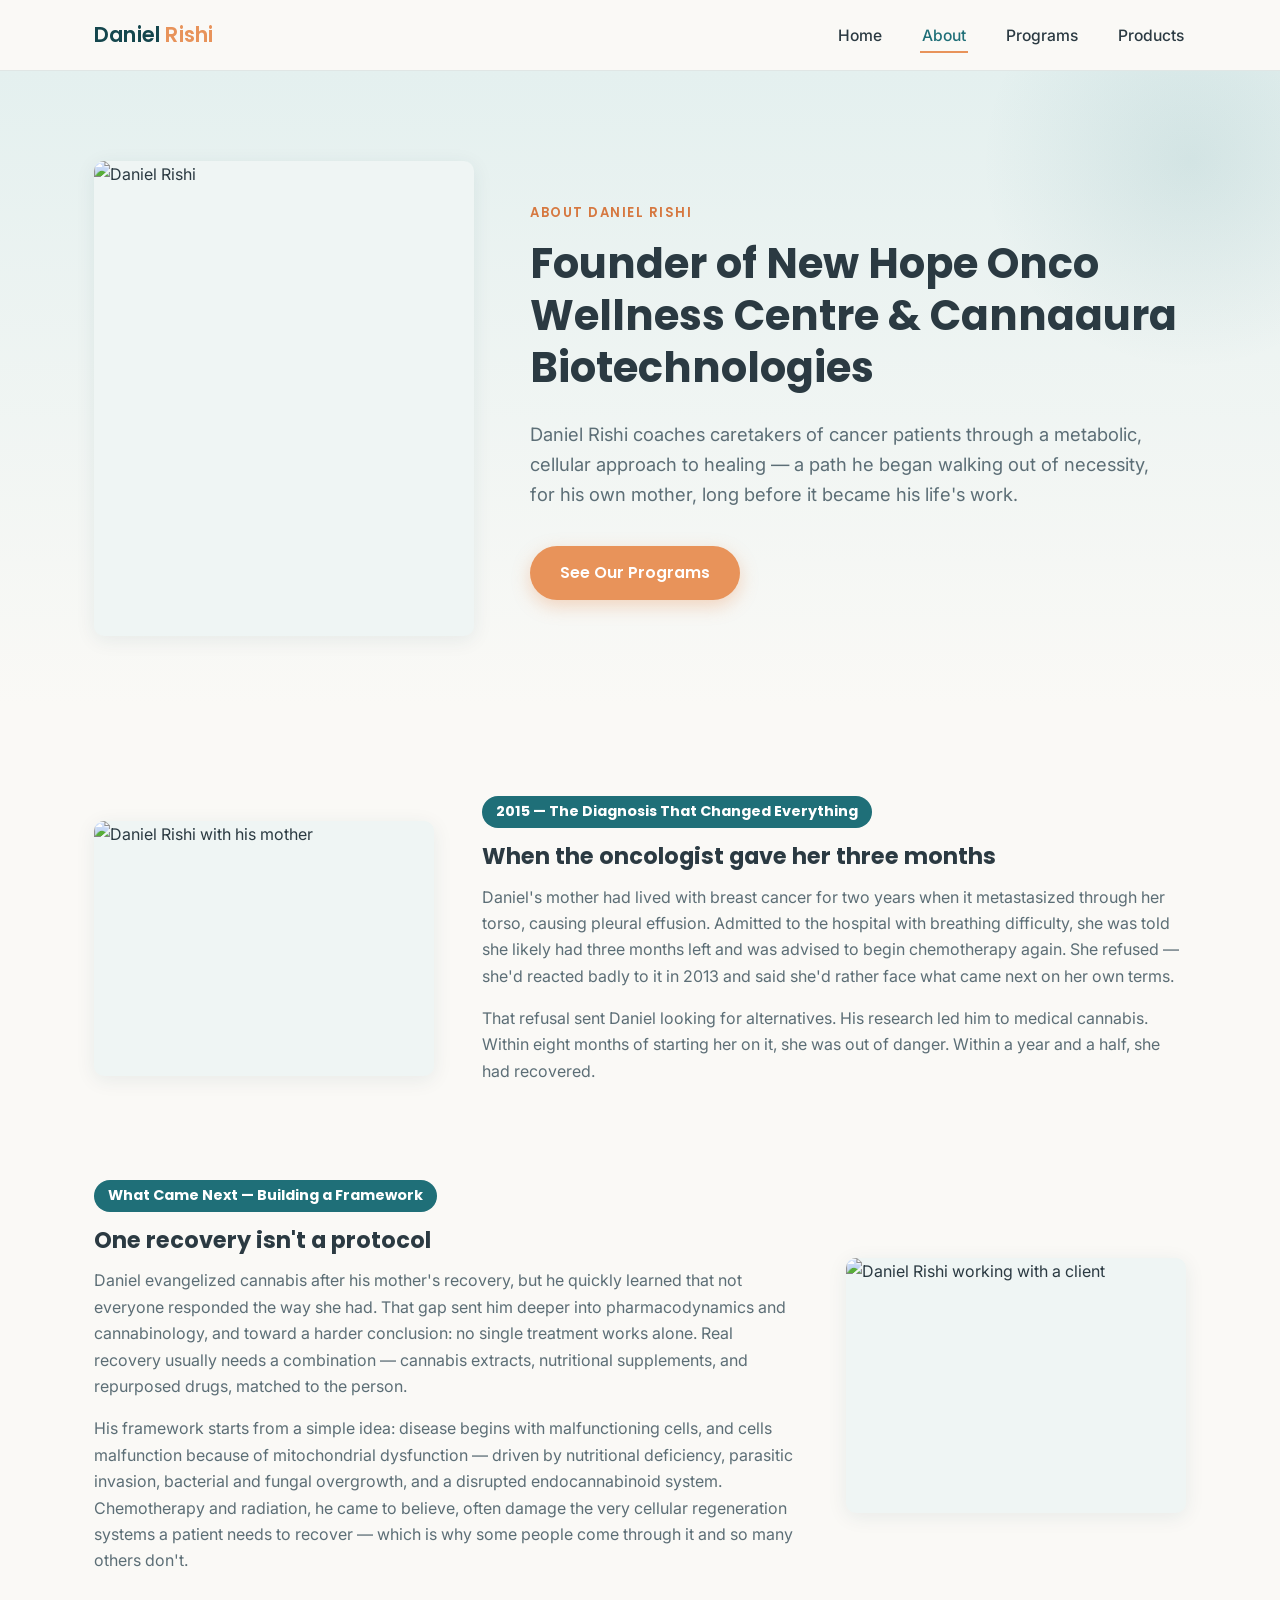
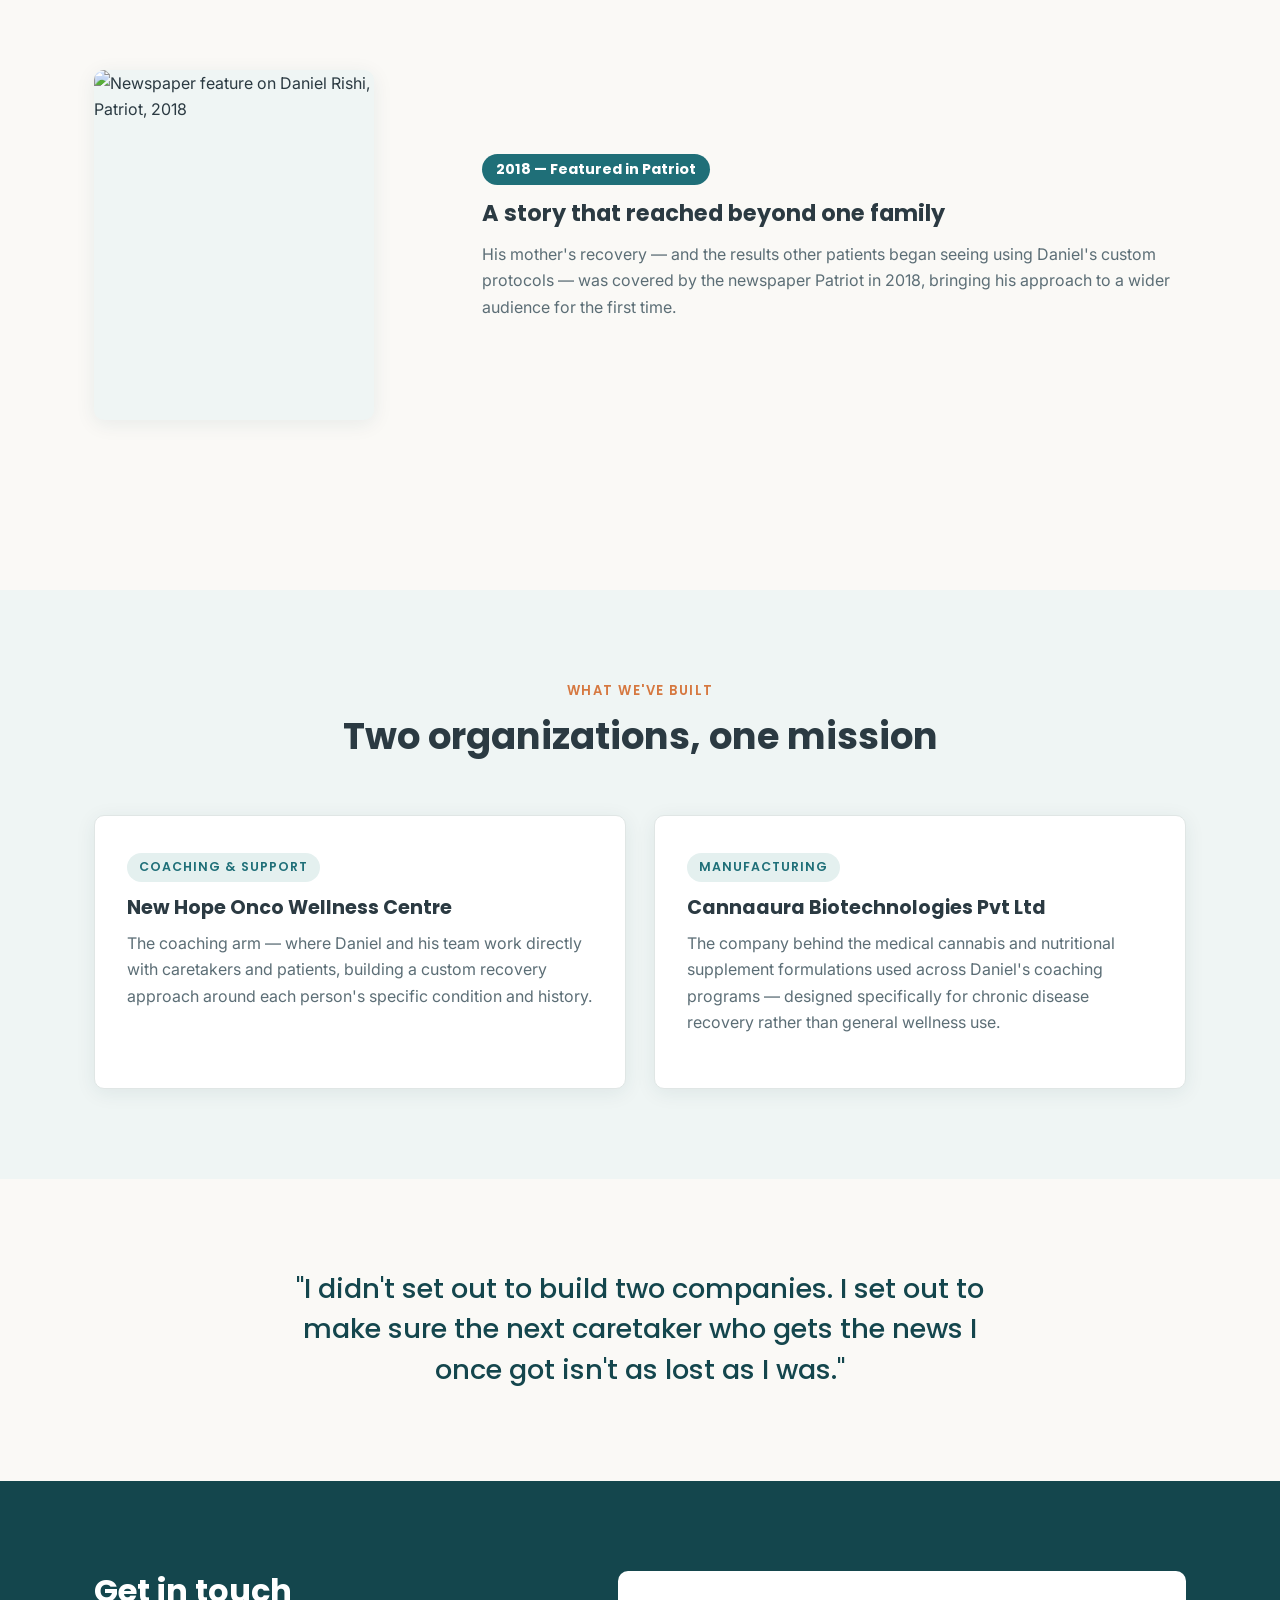
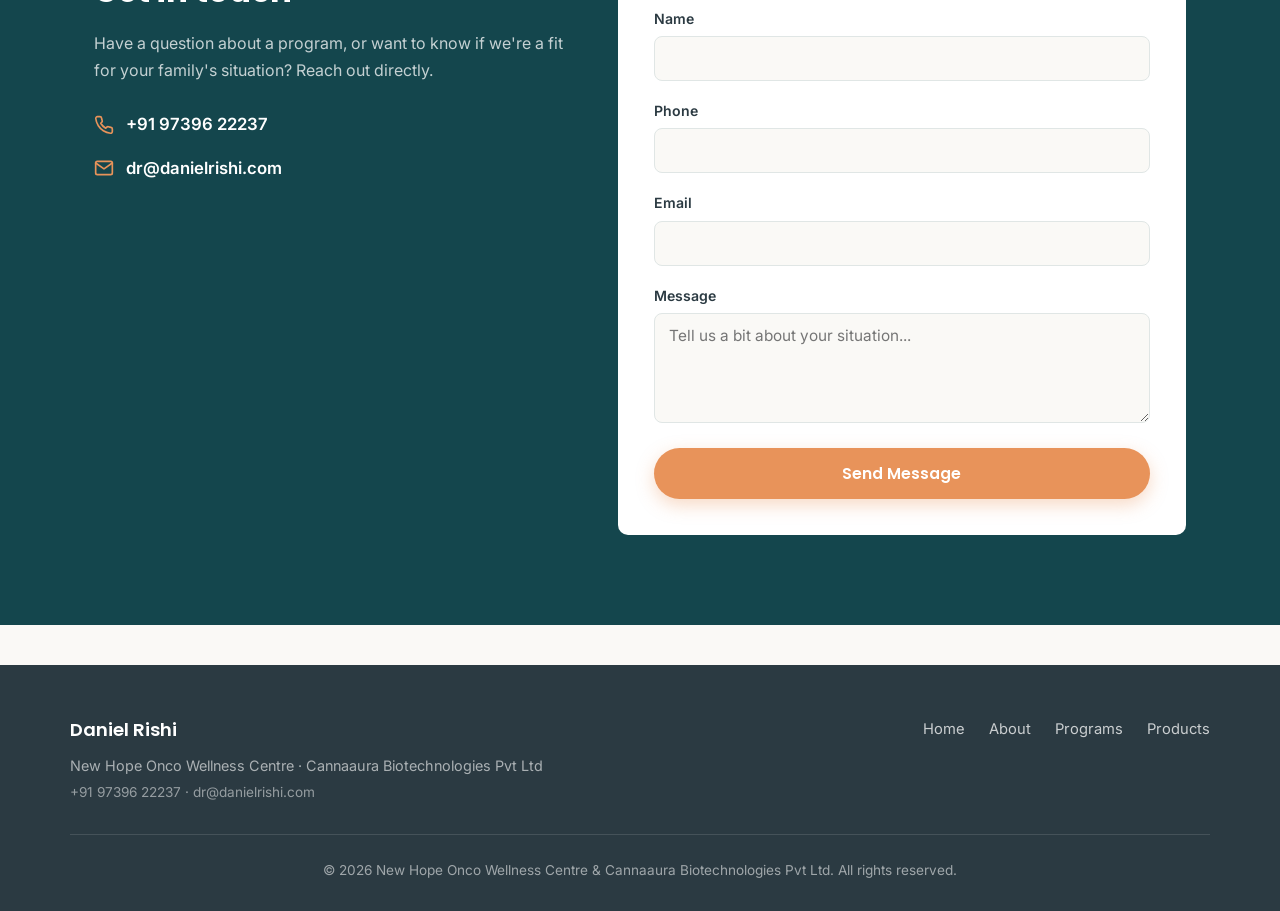
==== about.html @ 005087e7 "Add files via upload" ====
<!DOCTYPE html>
<html lang="en">
<head>
<meta charset="UTF-8">
<meta name="viewport" content="width=device-width, initial-scale=1.0">
<title>About Daniel Rishi | Founder, New Hope Onco Wellness Centre</title>
<meta name="description" content="Daniel Rishi's story — from his mother's recovery to founding New Hope Onco Wellness Centre and Cannaaura Biotechnologies, coaching caretakers through metabolic and cellular healing.">
<link rel="icon" href="images/favicon.png">
<link rel="preconnect" href="https://fonts.googleapis.com">
<link rel="preconnect" href="https://fonts.gstatic.com" crossorigin>
<link href="https://fonts.googleapis.com/css2?family=Inter:wght@400;500;600&family=Poppins:wght@500;600;700&display=swap" rel="stylesheet">
<link rel="stylesheet" href="styles.css">
</head>
<body>

<header class="site-header">
  <div class="nav-wrap">
    <a href="index.html" class="logo">Daniel <span>Rishi</span></a>
    <nav>
      <ul class="nav-links" id="navLinks">
        <li><a href="index.html">Home</a></li>
        <li><a href="about.html" class="active">About</a></li>
        <li><a href="programs.html">Programs</a></li>
        <li><a href="products.html">Products</a></li>
      </ul>
    </nav>
    <button class="nav-toggle" id="navToggle" aria-label="Toggle menu">
      <span></span><span></span><span></span>
    </button>
  </div>
</header>

<section class="hero" style="padding-bottom:70px;">
  <div class="about-hero container">
    <div class="img-frame img-frame--portrait">
      <img src="images/about-hero.jpg" alt="Daniel Rishi">
    </div>
    <div>
      <span class="eyebrow-tag">About Daniel Rishi</span>
      <h1>Founder of New Hope Onco Wellness Centre &amp; Cannaaura Biotechnologies</h1>
      <p class="hero-subtext" style="margin-left:0;">Daniel Rishi coaches caretakers of cancer patients through a metabolic, cellular approach to healing — a path he began walking out of necessity, for his own mother, long before it became his life's work.</p>
      <div class="hero-actions" style="justify-content:flex-start;">
        <a href="programs.html" class="btn btn-primary">See Our Programs</a>
      </div>
    </div>
  </div>
</section>

<section class="section">
  <div class="container">

    <div class="story-row">
      <div class="img-frame img-frame--wide">
        <img src="images/daniel-mother.jpg" alt="Daniel Rishi with his mother">
      </div>
      <div>
        <span class="story-year">2015 — The Diagnosis That Changed Everything</span>
        <h3>When the oncologist gave her three months</h3>
        <p>Daniel's mother had lived with breast cancer for two years when it metastasized through her torso, causing pleural effusion. Admitted to the hospital with breathing difficulty, she was told she likely had three months left and was advised to begin chemotherapy again. She refused — she'd reacted badly to it in 2013 and said she'd rather face what came next on her own terms.</p>
        <p>That refusal sent Daniel looking for alternatives. His research led him to medical cannabis. Within eight months of starting her on it, she was out of danger. Within a year and a half, she had recovered.</p>
      </div>
    </div>

    <div class="story-row reverse">
      <div class="img-frame img-frame--wide">
        <img src="images/daniel-working.jpg" alt="Daniel Rishi working with a client">
      </div>
      <div>
        <span class="story-year">What Came Next — Building a Framework</span>
        <h3>One recovery isn't a protocol</h3>
        <p>Daniel evangelized cannabis after his mother's recovery, but he quickly learned that not everyone responded the way she had. That gap sent him deeper into pharmacodynamics and cannabinology, and toward a harder conclusion: no single treatment works alone. Real recovery usually needs a combination — cannabis extracts, nutritional supplements, and repurposed drugs, matched to the person.</p>
        <p>His framework starts from a simple idea: disease begins with malfunctioning cells, and cells malfunction because of mitochondrial dysfunction — driven by nutritional deficiency, parasitic invasion, bacterial and fungal overgrowth, and a disrupted endocannabinoid system. Chemotherapy and radiation, he came to believe, often damage the very cellular regeneration systems a patient needs to recover — which is why some people come through it and so many others don't.</p>
      </div>
    </div>

    <div class="story-row">
      <div class="img-frame img-frame--portrait" style="max-width:280px;">
        <img src="images/newspaper-clipping.jpg" alt="Newspaper feature on Daniel Rishi, Patriot, 2018">
      </div>
      <div>
        <span class="story-year">2018 — Featured in Patriot</span>
        <h3>A story that reached beyond one family</h3>
        <p>His mother's recovery — and the results other patients began seeing using Daniel's custom protocols — was covered by the newspaper Patriot in 2018, bringing his approach to a wider audience for the first time.</p>
      </div>
    </div>

  </div>
</section>

<section class="section section-alt">
  <div class="container">
    <div class="section-header">
      <span class="section-eyebrow">What We've Built</span>
      <h2>Two organizations, one mission</h2>
    </div>
    <div class="entities-grid">
      <div class="entity-card">
        <span class="entity-label">Coaching &amp; Support</span>
        <h3>New Hope Onco Wellness Centre</h3>
        <p>The coaching arm — where Daniel and his team work directly with caretakers and patients, building a custom recovery approach around each person's specific condition and history.</p>
      </div>
      <div class="entity-card">
        <span class="entity-label">Manufacturing</span>
        <h3>Cannaaura Biotechnologies Pvt Ltd</h3>
        <p>The company behind the medical cannabis and nutritional supplement formulations used across Daniel's coaching programs — designed specifically for chronic disease recovery rather than general wellness use.</p>
      </div>
    </div>
  </div>
</section>

<section class="section">
  <div class="container">
    <p class="pull-quote">"I didn't set out to build two companies. I set out to make sure the next caretaker who gets the news I once got isn't as lost as I was."</p>
  </div>
</section>

<!-- CONTACT SECTION -->
<section class="section contact-section">
  <div class="container">
    <div class="contact-grid">
      <div class="contact-info">
        <h2>Get in touch</h2>
        <p>Have a question about a program, or want to know if we're a fit for your family's situation? Reach out directly.</p>
        <ul class="contact-methods">
          <li>
            <a href="tel:+919739622237">
              <svg viewBox="0 0 24 24" fill="none" stroke-width="2" stroke-linecap="round" stroke-linejoin="round"><path d="M22 16.92v3a2 2 0 01-2.18 2 19.79 19.79 0 01-8.63-3.07 19.5 19.5 0 01-6-6 19.79 19.79 0 01-3.07-8.67A2 2 0 014.11 2h3a2 2 0 012 1.72c.127.96.362 1.903.7 2.81a2 2 0 01-.45 2.11L8.09 9.91a16 16 0 006 6l1.27-1.27a2 2 0 012.11-.45c.907.338 1.85.573 2.81.7A2 2 0 0122 16.92z"/></svg>
              +91 97396 22237
            </a>
          </li>
          <li>
            <a href="mailto:dr@danielrishi.com">
              <svg viewBox="0 0 24 24" fill="none" stroke-width="2" stroke-linecap="round" stroke-linejoin="round"><path d="M4 4h16c1.1 0 2 .9 2 2v12c0 1.1-.9 2-2 2H4c-1.1 0-2-.9-2-2V6c0-1.1.9-2 2-2z"/><polyline points="22,6 12,13 2,6"/></svg>
              dr@danielrishi.com
            </a>
          </li>
        </ul>
      </div>
      <div class="contact-form">
        <form id="contactForm">
          <input type="hidden" name="access_key" value="YOUR_WEB3FORMS_ACCESS_KEY">
          <input type="hidden" name="subject" value="New contact request from danielrishi.com — About page">
          <input type="hidden" name="from_name" value="danielrishi.com website">
          <div class="form-row">
            <label for="name">Name</label>
            <input type="text" id="name" name="name" required>
          </div>
          <div class="form-row">
            <label for="phone">Phone</label>
            <input type="tel" id="phone" name="phone" required>
          </div>
          <div class="form-row">
            <label for="email">Email</label>
            <input type="email" id="email" name="email" required>
          </div>
          <div class="form-row">
            <label for="message">Message</label>
            <textarea id="message" name="message" placeholder="Tell us a bit about your situation..."></textarea>
          </div>
          <button type="submit" class="btn btn-primary form-submit">Send Message</button>
          <p class="form-status" id="formStatus"></p>
        </form>
      </div>
    </div>
  </div>
</section>

<footer class="site-footer">
  <div class="footer-inner">
    <div>
      <div class="footer-logo">Daniel Rishi</div>
      <p style="margin:0 0 4px 0; font-size:0.9rem; color:rgba(255,255,255,0.6);">New Hope Onco Wellness Centre · Cannaaura Biotechnologies Pvt Ltd</p>
      <p style="margin:0; font-size:0.85rem; color:rgba(255,255,255,0.5);">+91 97396 22237 · dr@danielrishi.com</p>
    </div>
    <ul class="footer-links">
      <li><a href="index.html">Home</a></li>
      <li><a href="about.html">About</a></li>
      <li><a href="programs.html">Programs</a></li>
      <li><a href="products.html">Products</a></li>
    </ul>
  </div>
  <div class="footer-bottom">
    &copy; <span id="year"></span> New Hope Onco Wellness Centre &amp; Cannaaura Biotechnologies Pvt Ltd. All rights reserved.
  </div>
</footer>

<script src="script.js"></script>
</body>
</html>
---- styles.css ----
/* ============================================
   Daniel Rishi — Shared Stylesheet
   Design direction: Calm & Trustworthy
   ============================================ */

:root {
  --color-primary: #1F6F78;
  --color-primary-dark: #14464D;
  --color-primary-light: #E4F0EF;
  --color-secondary: #2B3A42;
  --color-accent: #E8935A;
  --color-accent-dark: #D67840;
  --color-bg: #FAF9F6;
  --color-bg-alt: #EFF5F4;
  --color-text: #2B3A42;
  --color-text-light: #5C6E76;
  --color-border: #E0E6E5;

  --font-heading: 'Poppins', sans-serif;
  --font-body: 'Inter', sans-serif;

  --max-width: 1140px;
  --radius: 10px;
  --shadow: 0 4px 20px rgba(20, 70, 77, 0.08);
}

* {
  box-sizing: border-box;
}

html {
  scroll-behavior: smooth;
}

body {
  margin: 0;
  font-family: var(--font-body);
  color: var(--color-text);
  background: var(--color-bg);
  line-height: 1.65;
  -webkit-font-smoothing: antialiased;
}

h1, h2, h3, h4 {
  font-family: var(--font-heading);
  color: var(--color-secondary);
  line-height: 1.25;
  margin: 0 0 0.6em 0;
}

p {
  margin: 0 0 1em 0;
  color: var(--color-text-light);
}

a {
  color: var(--color-primary);
  text-decoration: none;
}

img {
  max-width: 100%;
  display: block;
}

.container {
  max-width: var(--max-width);
  margin: 0 auto;
  padding: 0 24px;
}

/* ---------- Header / Nav ---------- */

.site-header {
  position: sticky;
  top: 0;
  z-index: 100;
  background: rgba(250, 249, 246, 0.92);
  backdrop-filter: blur(8px);
  border-bottom: 1px solid var(--color-border);
}

.nav-wrap {
  display: flex;
  align-items: center;
  justify-content: space-between;
  padding: 18px 24px;
  max-width: var(--max-width);
  margin: 0 auto;
}

.logo {
  font-family: var(--font-heading);
  font-weight: 600;
  font-size: 1.3rem;
  color: var(--color-primary-dark);
  letter-spacing: 0.2px;
}

.logo span {
  color: var(--color-accent);
}

.nav-links {
  display: flex;
  gap: 36px;
  list-style: none;
  margin: 0;
  padding: 0;
}

.nav-links a {
  font-weight: 500;
  color: var(--color-secondary);
  font-size: 0.98rem;
  padding: 6px 2px;
  border-bottom: 2px solid transparent;
  transition: border-color 0.2s ease, color 0.2s ease;
}

.nav-links a:hover,
.nav-links a.active {
  color: var(--color-primary);
  border-bottom-color: var(--color-accent);
}

.nav-toggle {
  display: none;
  flex-direction: column;
  gap: 5px;
  background: none;
  border: none;
  cursor: pointer;
  padding: 4px;
}

.nav-toggle span {
  width: 24px;
  height: 2px;
  background: var(--color-secondary);
  border-radius: 2px;
}

/* ---------- Buttons ---------- */

.btn {
  display: inline-block;
  font-family: var(--font-heading);
  font-weight: 600;
  font-size: 0.98rem;
  padding: 14px 30px;
  border-radius: 50px;
  cursor: pointer;
  border: none;
  transition: transform 0.15s ease, box-shadow 0.15s ease, background 0.15s ease;
}

.btn-primary {
  background: var(--color-accent);
  color: #fff;
  box-shadow: 0 6px 18px rgba(232, 147, 90, 0.35);
}

.btn-primary:hover {
  background: var(--color-accent-dark);
  transform: translateY(-2px);
}

.btn-outline {
  background: transparent;
  color: var(--color-primary-dark);
  border: 1.5px solid var(--color-primary);
}

.btn-outline:hover {
  background: var(--color-primary-light);
}

/* ---------- Hero ---------- */

.hero {
  position: relative;
  padding: 90px 24px 100px;
  background: linear-gradient(180deg, var(--color-primary-light) 0%, var(--color-bg) 100%);
  overflow: hidden;
}

.hero::before {
  content: "";
  position: absolute;
  top: -120px;
  right: -120px;
  width: 420px;
  height: 420px;
  border-radius: 50%;
  background: radial-gradient(circle, rgba(31,111,120,0.10) 0%, rgba(31,111,120,0) 70%);
}

.hero-inner {
  max-width: var(--max-width);
  margin: 0 auto;
  text-align: center;
  position: relative;
}

.hero-stat {
  display: inline-block;
  font-family: var(--font-heading);
  font-weight: 700;
  font-size: clamp(2.2rem, 5vw, 3.4rem);
  color: var(--color-primary-dark);
  margin: 0 0 18px 0;
  max-width: 780px;
}

.hero-stat strong {
  color: var(--color-accent);
}

.hero-subtext {
  max-width: 640px;
  margin: 0 auto 36px auto;
  font-size: 1.15rem;
  color: var(--color-text-light);
}

.hero-actions {
  display: flex;
  gap: 16px;
  justify-content: center;
  flex-wrap: wrap;
}

/* ---------- Section generic ---------- */

.section {
  padding: 90px 24px;
}

.section-alt {
  background: var(--color-bg-alt);
}

.section-header {
  text-align: center;
  max-width: 700px;
  margin: 0 auto 56px auto;
}

.section-eyebrow {
  display: block;
  font-family: var(--font-heading);
  font-size: 0.82rem;
  font-weight: 600;
  letter-spacing: 1.5px;
  text-transform: uppercase;
  color: var(--color-accent-dark);
  margin-bottom: 12px;
}

.section-header h2 {
  font-size: clamp(1.7rem, 3vw, 2.3rem);
}

.section-header p {
  font-size: 1.05rem;
}

/* ---------- Belief section ---------- */

.belief-card {
  max-width: 820px;
  margin: 0 auto;
  text-align: center;
  background: #fff;
  border: 1px solid var(--color-border);
  border-radius: var(--radius);
  padding: 56px 48px;
  box-shadow: var(--shadow);
}

.belief-card p {
  font-size: 1.12rem;
  color: var(--color-text);
}

.belief-card p:last-child {
  margin-bottom: 0;
  font-style: italic;
  color: var(--color-text-light);
  font-size: 1rem;
}

/* ---------- Ecosystem cards ---------- */

.ecosystem-grid {
  display: grid;
  grid-template-columns: repeat(3, 1fr);
  gap: 28px;
  max-width: var(--max-width);
  margin: 0 auto;
}

.eco-card {
  background: #fff;
  border: 1px solid var(--color-border);
  border-radius: var(--radius);
  padding: 38px 30px;
  box-shadow: var(--shadow);
  transition: transform 0.2s ease;
}

.eco-card:hover {
  transform: translateY(-4px);
}

.eco-icon {
  width: 52px;
  height: 52px;
  border-radius: 14px;
  background: var(--color-primary-light);
  display: flex;
  align-items: center;
  justify-content: center;
  margin-bottom: 20px;
}

.eco-icon svg {
  width: 26px;
  height: 26px;
  stroke: var(--color-primary-dark);
}

.eco-card h3 {
  font-size: 1.15rem;
  margin-bottom: 12px;
}

.eco-card p {
  font-size: 0.98rem;
  margin-bottom: 0;
}

/* ---------- CTA band ---------- */

.cta-band {
  background: var(--color-primary-dark);
  color: #fff;
  padding: 70px 24px;
  text-align: center;
  border-radius: var(--radius);
  max-width: var(--max-width);
  margin: 0 auto;
}

.cta-band h2 {
  color: #fff;
  font-size: clamp(1.5rem, 3vw, 2rem);
  margin-bottom: 14px;
}

.cta-band p {
  color: rgba(255,255,255,0.8);
  max-width: 560px;
  margin: 0 auto 30px auto;
}

/* ---------- Footer ---------- */

.site-footer {
  background: var(--color-secondary);
  color: rgba(255,255,255,0.75);
  padding: 50px 24px 30px;
  margin-top: 40px;
}

.footer-inner {
  max-width: var(--max-width);
  margin: 0 auto;
  display: flex;
  justify-content: space-between;
  flex-wrap: wrap;
  gap: 24px;
}

.footer-logo {
  font-family: var(--font-heading);
  font-weight: 600;
  font-size: 1.15rem;
  color: #fff;
  margin-bottom: 8px;
}

.footer-links {
  list-style: none;
  display: flex;
  gap: 24px;
  padding: 0;
  margin: 0;
}

.footer-links a {
  color: rgba(255,255,255,0.75);
  font-size: 0.92rem;
}

.footer-links a:hover {
  color: #fff;
}

.footer-bottom {
  max-width: var(--max-width);
  margin: 30px auto 0 auto;
  padding-top: 24px;
  border-top: 1px solid rgba(255,255,255,0.12);
  font-size: 0.85rem;
  text-align: center;
  color: rgba(255,255,255,0.55);
}

/* ---------- Responsive ---------- */

@media (max-width: 860px) {
  .ecosystem-grid {
    grid-template-columns: 1fr;
  }
  .belief-card {
    padding: 40px 26px;
  }
}

/* ============================================
   Image frames — fixed aspect ratio containers.
   Any uploaded photo (any original size) will
   crop-to-fill via object-fit and never break
   the layout. Swap the <img src> only.
   ============================================ */

.img-frame {
  position: relative;
  width: 100%;
  overflow: hidden;
  border-radius: var(--radius);
  background: var(--color-bg-alt);
  box-shadow: var(--shadow);
}

.img-frame img {
  width: 100%;
  height: 100%;
  object-fit: cover;
  object-position: center;
  display: block;
}

.img-frame--portrait { aspect-ratio: 4 / 5; }
.img-frame--square    { aspect-ratio: 1 / 1; }
.img-frame--landscape { aspect-ratio: 16 / 9; }
.img-frame--wide      { aspect-ratio: 4 / 3; }

/* ---------- About page ---------- */

.about-hero {
  display: grid;
  grid-template-columns: minmax(0, 380px) 1fr;
  gap: 56px;
  align-items: center;
  max-width: var(--max-width);
  margin: 0 auto;
}

.about-hero .eyebrow-tag {
  display: inline-block;
  font-family: var(--font-heading);
  font-size: 0.82rem;
  font-weight: 600;
  letter-spacing: 1.5px;
  text-transform: uppercase;
  color: var(--color-accent-dark);
  margin-bottom: 14px;
}

.about-hero h1 {
  font-size: clamp(1.9rem, 4vw, 2.6rem);
}

.story-row {
  display: grid;
  grid-template-columns: minmax(0, 340px) 1fr;
  gap: 48px;
  align-items: center;
  max-width: var(--max-width);
  margin: 0 auto 80px auto;
}

.story-row.reverse {
  grid-template-columns: 1fr minmax(0, 340px);
}

.story-row.reverse .img-frame {
  order: 2;
}

.story-row .story-year {
  display: inline-block;
  font-family: var(--font-heading);
  font-weight: 700;
  font-size: 0.9rem;
  color: #fff;
  background: var(--color-primary);
  padding: 4px 14px;
  border-radius: 50px;
  margin-bottom: 14px;
}

.story-row h3 {
  font-size: 1.4rem;
}

.entities-grid {
  display: grid;
  grid-template-columns: repeat(2, 1fr);
  gap: 28px;
  max-width: var(--max-width);
  margin: 0 auto;
}

.entity-card {
  background: #fff;
  border: 1px solid var(--color-border);
  border-radius: var(--radius);
  padding: 36px 32px;
  box-shadow: var(--shadow);
}

.entity-card .entity-label {
  display: inline-block;
  font-family: var(--font-heading);
  font-size: 0.78rem;
  font-weight: 600;
  letter-spacing: 1px;
  text-transform: uppercase;
  color: var(--color-primary);
  background: var(--color-primary-light);
  padding: 4px 12px;
  border-radius: 50px;
  margin-bottom: 14px;
}

.entity-card h3 {
  font-size: 1.2rem;
  margin-bottom: 10px;
}

.pull-quote {
  max-width: 780px;
  margin: 0 auto;
  text-align: center;
  font-family: var(--font-heading);
  font-size: clamp(1.3rem, 2.6vw, 1.7rem);
  font-weight: 500;
  color: var(--color-primary-dark);
  line-height: 1.5;
  position: relative;
  padding: 0 20px;
}

/* ---------- Programs page ---------- */

.pricing-grid {
  display: grid;
  grid-template-columns: repeat(2, 1fr);
  gap: 32px;
  max-width: 920px;
  margin: 0 auto;
}

.pricing-card {
  background: #fff;
  border: 1px solid var(--color-border);
  border-radius: var(--radius);
  padding: 40px 34px;
  box-shadow: var(--shadow);
  display: flex;
  flex-direction: column;
}

.pricing-card.featured {
  border: 2px solid var(--color-primary);
  position: relative;
}

.pricing-card .plan-tag {
  display: inline-block;
  font-family: var(--font-heading);
  font-size: 0.78rem;
  font-weight: 600;
  letter-spacing: 1px;
  text-transform: uppercase;
  color: var(--color-accent-dark);
  margin-bottom: 10px;
}

.pricing-card h3 {
  font-size: 1.35rem;
  margin-bottom: 4px;
}

.price-tag {
  font-family: var(--font-heading);
  font-weight: 700;
  font-size: 2.1rem;
  color: var(--color-primary-dark);
  margin: 14px 0 4px 0;
}

.price-tag span {
  font-size: 0.95rem;
  font-weight: 500;
  color: var(--color-text-light);
  white-space: nowrap;
}

.plan-note {
  font-size: 0.9rem;
  color: var(--color-text-light);
  margin-bottom: 22px;
}

.plan-list {
  list-style: none;
  margin: 0 0 28px 0;
  padding: 0;
  flex-grow: 1;
}

.plan-list li {
  display: flex;
  gap: 10px;
  align-items: flex-start;
  margin-bottom: 14px;
  font-size: 0.96rem;
  color: var(--color-text);
}

.plan-list li svg {
  flex-shrink: 0;
  width: 20px;
  height: 20px;
  margin-top: 2px;
  stroke: var(--color-primary);
}

.plan-list li.excluded svg {
  stroke: var(--color-text-light);
}

.plan-list li.excluded {
  color: var(--color-text-light);
}

.info-note {
  background: var(--color-bg-alt);
  border-radius: var(--radius);
  padding: 28px 32px;
  max-width: 920px;
  margin: 40px auto 0 auto;
  font-size: 0.95rem;
}

.info-note h4 {
  font-size: 1rem;
  margin-bottom: 10px;
}

.info-note ul {
  margin: 0;
  padding-left: 20px;
  color: var(--color-text-light);
}

.info-note li {
  margin-bottom: 6px;
}

/* ---------- Contact section (all pages) ---------- */

.contact-section {
  background: var(--color-primary-dark);
}

.contact-grid {
  display: grid;
  grid-template-columns: 1fr 1.2fr;
  gap: 50px;
  max-width: var(--max-width);
  margin: 0 auto;
}

.contact-info h2 {
  color: #fff;
  font-size: clamp(1.5rem, 3vw, 2rem);
}

.contact-info p {
  color: rgba(255,255,255,0.75);
}

.contact-methods {
  list-style: none;
  margin: 28px 0 0 0;
  padding: 0;
}

.contact-methods li {
  margin-bottom: 16px;
}

.contact-methods a {
  color: #fff;
  font-weight: 600;
  font-size: 1.05rem;
  display: flex;
  align-items: center;
  gap: 12px;
}

.contact-methods svg {
  width: 20px;
  height: 20px;
  stroke: var(--color-accent);
  flex-shrink: 0;
}

.contact-form {
  background: #fff;
  border-radius: var(--radius);
  padding: 36px;
}

.form-row {
  margin-bottom: 18px;
}

.form-row label {
  display: block;
  font-size: 0.88rem;
  font-weight: 600;
  color: var(--color-secondary);
  margin-bottom: 6px;
}

.form-row input,
.form-row textarea {
  width: 100%;
  padding: 12px 14px;
  border: 1px solid var(--color-border);
  border-radius: 8px;
  font-family: var(--font-body);
  font-size: 0.96rem;
  color: var(--color-text);
  background: var(--color-bg);
}

.form-row input:focus,
.form-row textarea:focus {
  outline: none;
  border-color: var(--color-primary);
}

.form-row textarea {
  resize: vertical;
  min-height: 110px;
}

.form-submit {
  width: 100%;
  text-align: center;
  border: none;
}

.form-status {
  margin-top: 14px;
  font-size: 0.92rem;
  display: none;
}

.form-status.success {
  display: block;
  color: var(--color-primary-dark);
}

.form-status.error {
  display: block;
  color: #B3441E;
}

@media (max-width: 900px) {
  .about-hero,
  .story-row,
  .story-row.reverse,
  .contact-grid {
    grid-template-columns: 1fr;
  }
  .story-row.reverse .img-frame {
    order: 0;
  }
  .about-hero .img-frame {
    max-width: 320px;
    margin: 0 auto;
  }
  .entities-grid,
  .pricing-grid {
    grid-template-columns: 1fr;
  }
}

@media (max-width: 720px) {
  .nav-links {
    position: absolute;
    top: 100%;
    left: 0;
    right: 0;
    background: var(--color-bg);
    flex-direction: column;
    gap: 0;
    border-bottom: 1px solid var(--color-border);
    display: none;
  }
  .nav-links.open {
    display: flex;
  }
  .nav-links a {
    display: block;
    padding: 16px 24px;
    border-bottom: 1px solid var(--color-border);
  }
  .nav-toggle {
    display: flex;
  }
  .hero {
    padding: 60px 20px 70px;
  }
  .section {
    padding: 60px 20px;
  }
}
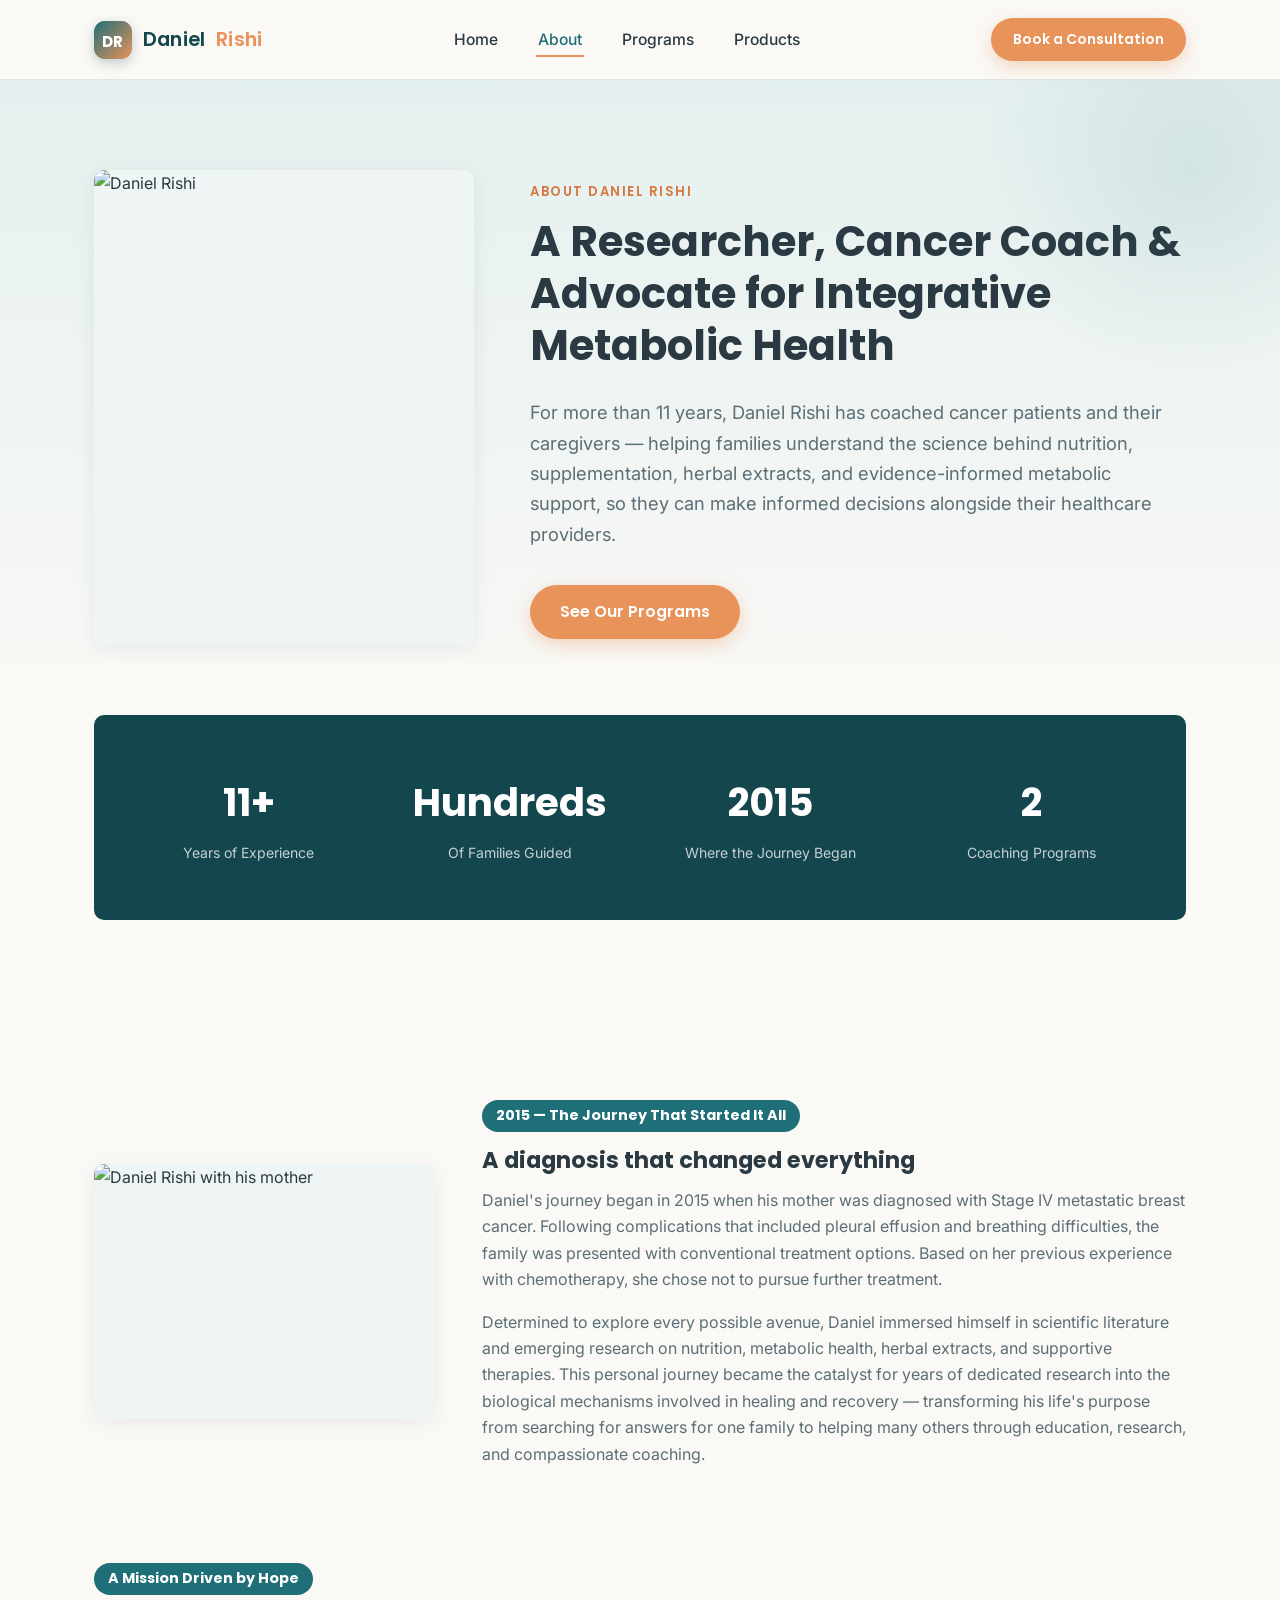
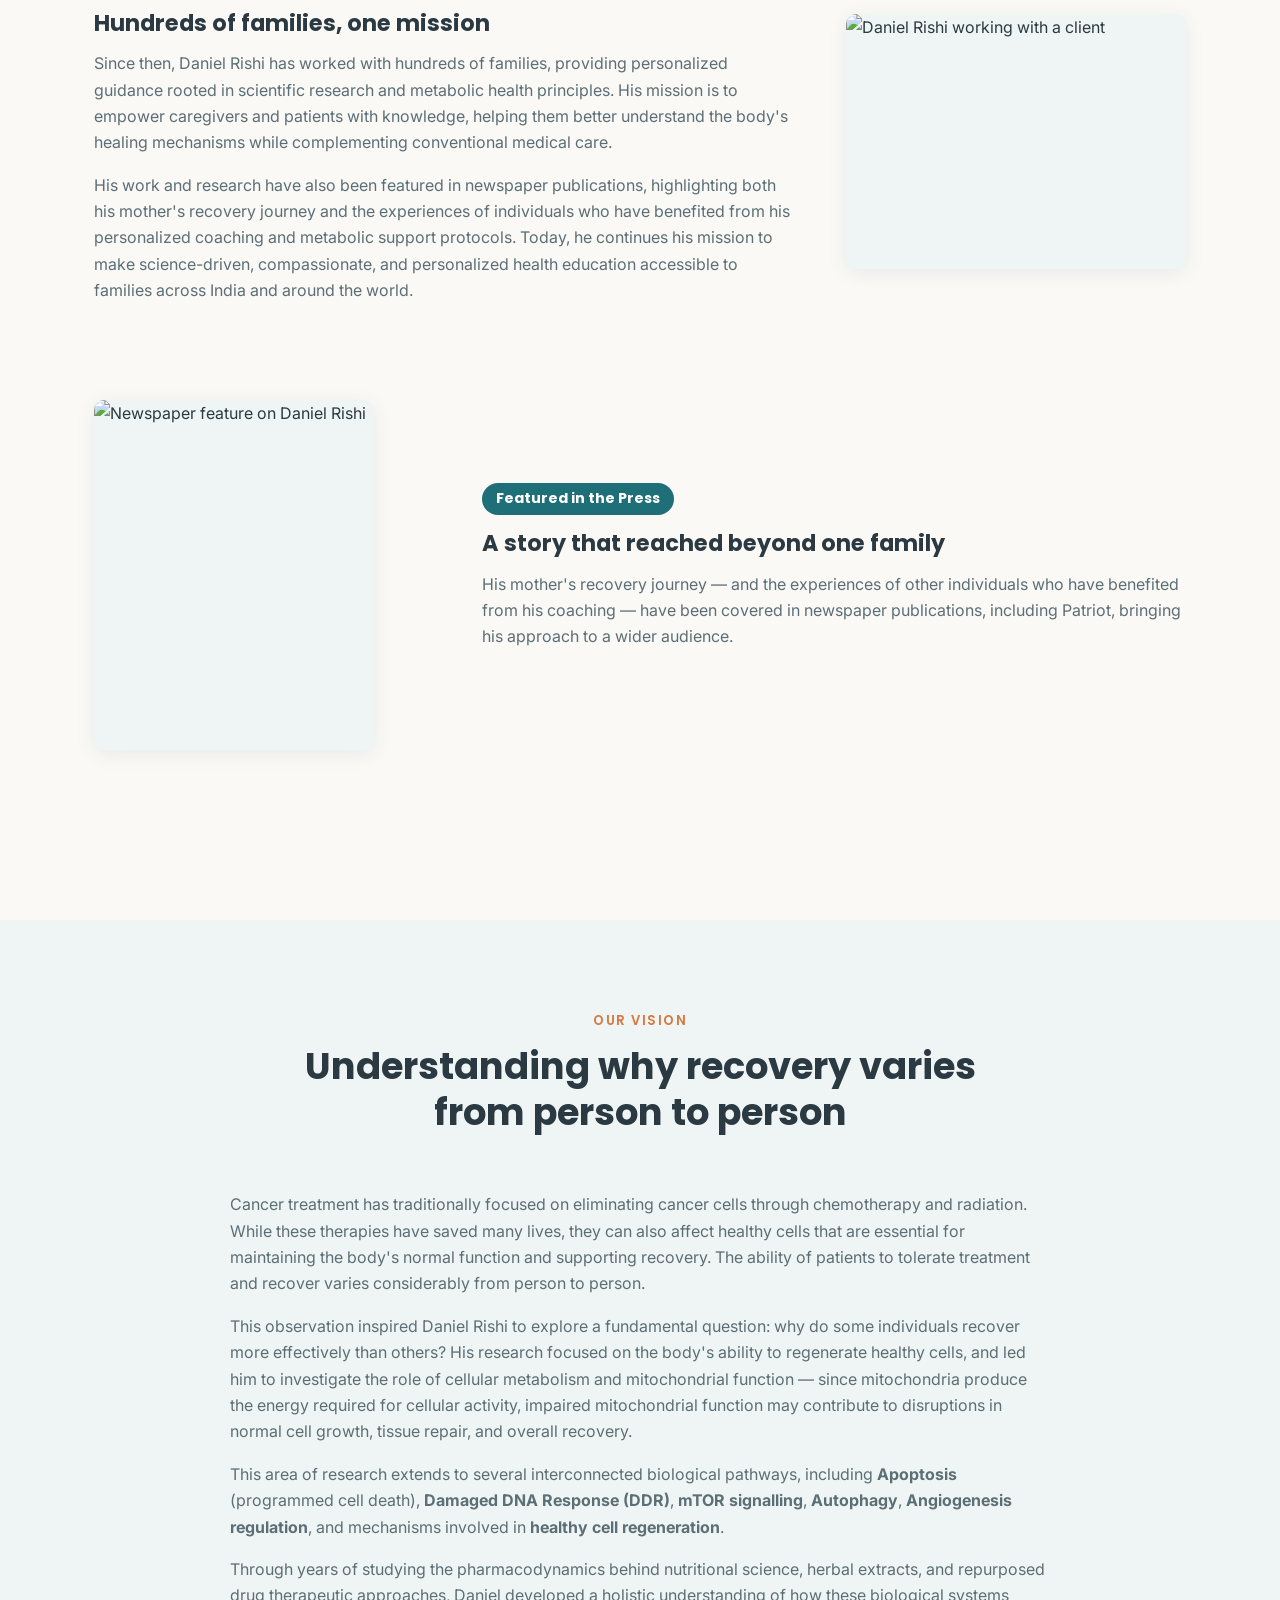
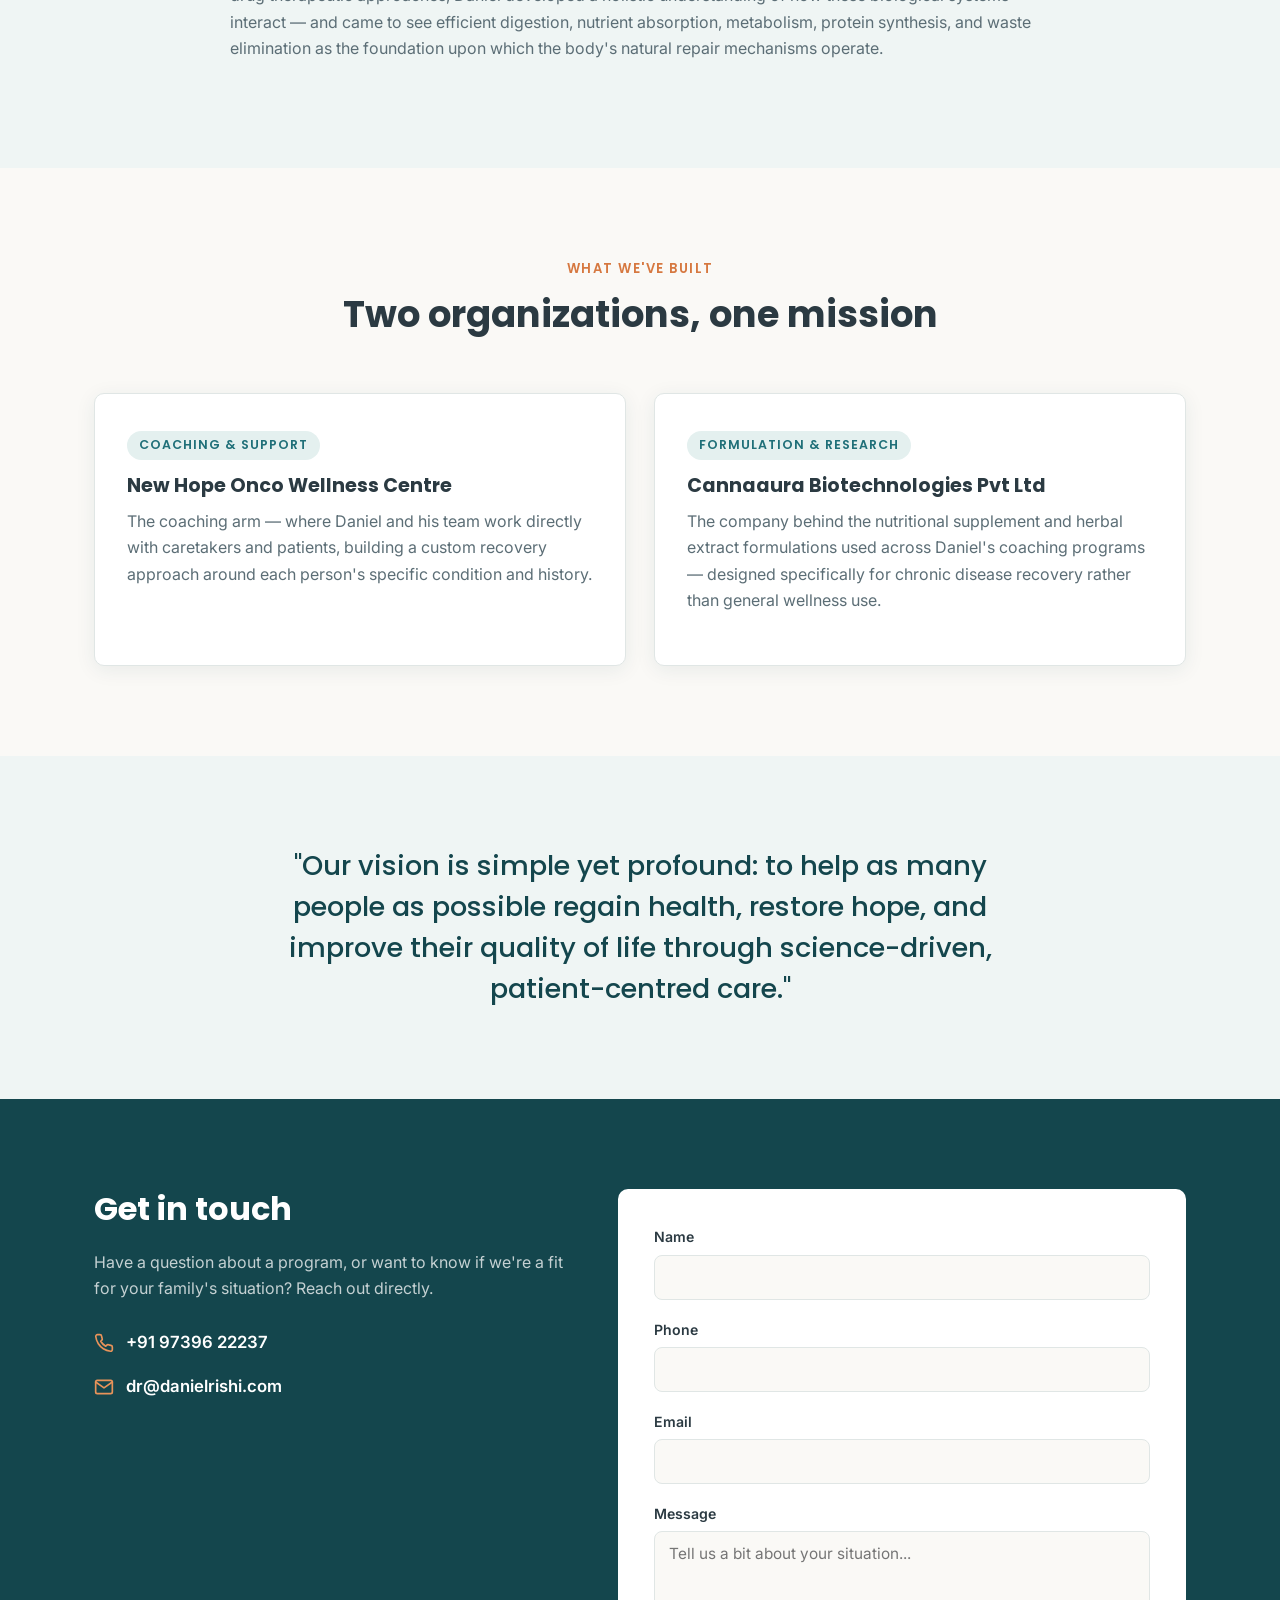
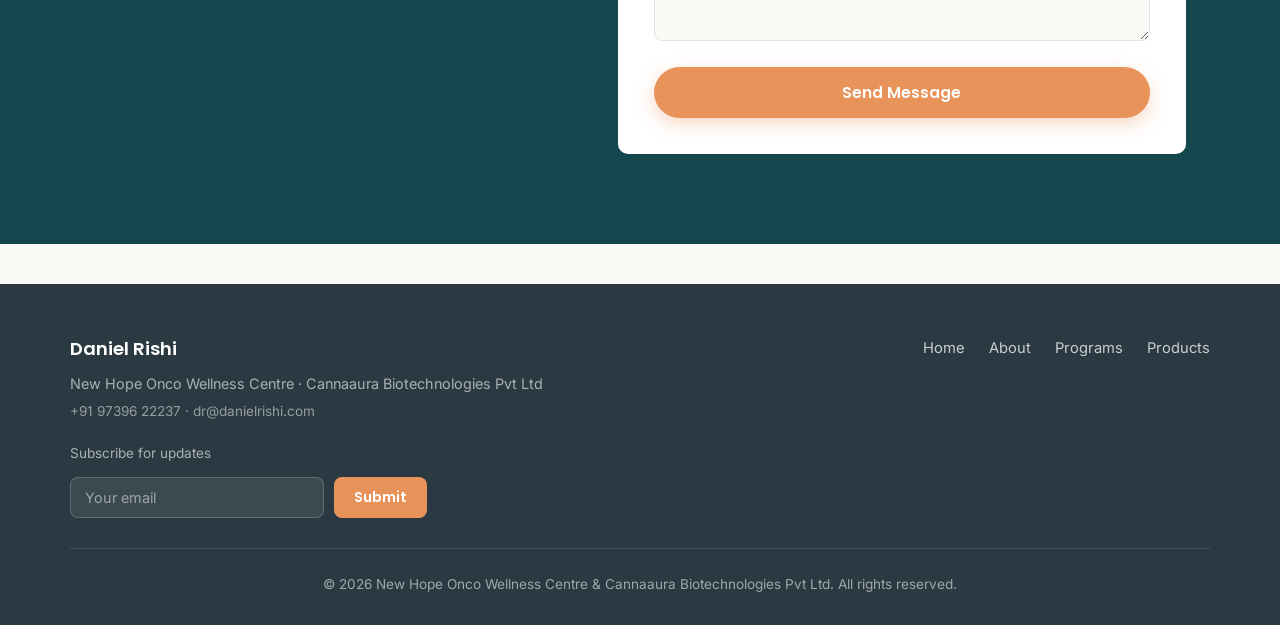
==== commit d4a2d356: "Add files via upload" ====
--- a/about.html
+++ b/about.html
@@ -4,8 +4,9 @@
 <meta charset="UTF-8">
 <meta name="viewport" content="width=device-width, initial-scale=1.0">
 <title>About Daniel Rishi | Founder, New Hope Onco Wellness Centre</title>
-<meta name="description" content="Daniel Rishi's story — from his mother's recovery to founding New Hope Onco Wellness Centre and Cannaaura Biotechnologies, coaching caretakers through metabolic and cellular healing.">
+<meta name="description" content="Daniel Rishi's story — researcher, cancer coach, and advocate for integrative metabolic health, coaching caretakers and patients toward informed, science-driven healing.">
 <link rel="icon" href="images/favicon.png">
+<meta property="og:image" content="images/og-share-image.jpg">
 <link rel="preconnect" href="https://fonts.googleapis.com">
 <link rel="preconnect" href="https://fonts.gstatic.com" crossorigin>
 <link href="https://fonts.googleapis.com/css2?family=Inter:wght@400;500;600&family=Poppins:wght@500;600;700&display=swap" rel="stylesheet">
@@ -15,7 +16,14 @@
 
 <header class="site-header">
   <div class="nav-wrap">
-    <a href="index.html" class="logo">Daniel <span>Rishi</span></a>
+    <a href="index.html" class="logo">
+      <svg class="logo-badge" viewBox="0 0 40 40" width="38" height="38" xmlns="http://www.w3.org/2000/svg" aria-hidden="true">
+        <defs><linearGradient id="g1" x1="0" y1="0" x2="1" y2="1"><stop offset="0" stop-color="#1F6F78"/><stop offset="1" stop-color="#E8935A"/></linearGradient></defs>
+        <rect width="40" height="40" rx="11" fill="url(#g1)"/>
+        <text x="20" y="27" font-family="Poppins, sans-serif" font-weight="700" font-size="16" fill="#fff" text-anchor="middle">DR</text>
+      </svg>
+      Daniel <span>Rishi</span>
+    </a>
     <nav>
       <ul class="nav-links" id="navLinks">
         <li><a href="index.html">Home</a></li>
@@ -24,9 +32,12 @@
         <li><a href="products.html">Products</a></li>
       </ul>
     </nav>
-    <button class="nav-toggle" id="navToggle" aria-label="Toggle menu">
-      <span></span><span></span><span></span>
-    </button>
+    <div style="display:flex; align-items:center; gap:16px;">
+      <a href="#contact" class="btn btn-primary header-cta" style="padding:10px 22px; font-size:0.88rem;">Book a Consultation</a>
+      <button class="nav-toggle" id="navToggle" aria-label="Toggle menu">
+        <span></span><span></span><span></span>
+      </button>
+    </div>
   </div>
 </header>
 
@@ -37,10 +48,33 @@
     </div>
     <div>
       <span class="eyebrow-tag">About Daniel Rishi</span>
-      <h1>Founder of New Hope Onco Wellness Centre &amp; Cannaaura Biotechnologies</h1>
-      <p class="hero-subtext" style="margin-left:0;">Daniel Rishi coaches caretakers of cancer patients through a metabolic, cellular approach to healing — a path he began walking out of necessity, for his own mother, long before it became his life's work.</p>
+      <h1>A Researcher, Cancer Coach &amp; Advocate for Integrative Metabolic Health</h1>
+      <p class="hero-subtext" style="margin-left:0;">For more than 11 years, Daniel Rishi has coached cancer patients and their caregivers — helping families understand the science behind nutrition, supplementation, herbal extracts, and evidence-informed metabolic support, so they can make informed decisions alongside their healthcare providers.</p>
       <div class="hero-actions" style="justify-content:flex-start;">
         <a href="programs.html" class="btn btn-primary">See Our Programs</a>
+      </div>
+    </div>
+  </div>
+</section>
+
+<section class="section" style="padding-top:0;">
+  <div class="container">
+    <div class="stats-bar">
+      <div class="stat-tile">
+        <div class="stat-number">11+</div>
+        <div class="stat-label">Years of Experience</div>
+      </div>
+      <div class="stat-tile">
+        <div class="stat-number">Hundreds</div>
+        <div class="stat-label">Of Families Guided</div>
+      </div>
+      <div class="stat-tile">
+        <div class="stat-number">2015</div>
+        <div class="stat-label">Where the Journey Began</div>
+      </div>
+      <div class="stat-tile">
+        <div class="stat-number">2</div>
+        <div class="stat-label">Coaching Programs</div>
       </div>
     </div>
   </div>
@@ -54,10 +88,10 @@
         <img src="images/daniel-mother.jpg" alt="Daniel Rishi with his mother">
       </div>
       <div>
-        <span class="story-year">2015 — The Diagnosis That Changed Everything</span>
-        <h3>When the oncologist gave her three months</h3>
-        <p>Daniel's mother had lived with breast cancer for two years when it metastasized through her torso, causing pleural effusion. Admitted to the hospital with breathing difficulty, she was told she likely had three months left and was advised to begin chemotherapy again. She refused — she'd reacted badly to it in 2013 and said she'd rather face what came next on her own terms.</p>
-        <p>That refusal sent Daniel looking for alternatives. His research led him to medical cannabis. Within eight months of starting her on it, she was out of danger. Within a year and a half, she had recovered.</p>
+        <span class="story-year">2015 — The Journey That Started It All</span>
+        <h3>A diagnosis that changed everything</h3>
+        <p>Daniel's journey began in 2015 when his mother was diagnosed with Stage IV metastatic breast cancer. Following complications that included pleural effusion and breathing difficulties, the family was presented with conventional treatment options. Based on her previous experience with chemotherapy, she chose not to pursue further treatment.</p>
+        <p>Determined to explore every possible avenue, Daniel immersed himself in scientific literature and emerging research on nutrition, metabolic health, herbal extracts, and supportive therapies. This personal journey became the catalyst for years of dedicated research into the biological mechanisms involved in healing and recovery — transforming his life's purpose from searching for answers for one family to helping many others through education, research, and compassionate coaching.</p>
       </div>
     </div>
 
@@ -66,21 +100,21 @@
         <img src="images/daniel-working.jpg" alt="Daniel Rishi working with a client">
       </div>
       <div>
-        <span class="story-year">What Came Next — Building a Framework</span>
-        <h3>One recovery isn't a protocol</h3>
-        <p>Daniel evangelized cannabis after his mother's recovery, but he quickly learned that not everyone responded the way she had. That gap sent him deeper into pharmacodynamics and cannabinology, and toward a harder conclusion: no single treatment works alone. Real recovery usually needs a combination — cannabis extracts, nutritional supplements, and repurposed drugs, matched to the person.</p>
-        <p>His framework starts from a simple idea: disease begins with malfunctioning cells, and cells malfunction because of mitochondrial dysfunction — driven by nutritional deficiency, parasitic invasion, bacterial and fungal overgrowth, and a disrupted endocannabinoid system. Chemotherapy and radiation, he came to believe, often damage the very cellular regeneration systems a patient needs to recover — which is why some people come through it and so many others don't.</p>
+        <span class="story-year">A Mission Driven by Hope</span>
+        <h3>Hundreds of families, one mission</h3>
+        <p>Since then, Daniel Rishi has worked with hundreds of families, providing personalized guidance rooted in scientific research and metabolic health principles. His mission is to empower caregivers and patients with knowledge, helping them better understand the body's healing mechanisms while complementing conventional medical care.</p>
+        <p>His work and research have also been featured in newspaper publications, highlighting both his mother's recovery journey and the experiences of individuals who have benefited from his personalized coaching and metabolic support protocols. Today, he continues his mission to make science-driven, compassionate, and personalized health education accessible to families across India and around the world.</p>
       </div>
     </div>
 
     <div class="story-row">
       <div class="img-frame img-frame--portrait" style="max-width:280px;">
-        <img src="images/newspaper-clipping.jpg" alt="Newspaper feature on Daniel Rishi, Patriot, 2018">
+        <img src="images/newspaper-clipping.jpg" alt="Newspaper feature on Daniel Rishi">
       </div>
       <div>
-        <span class="story-year">2018 — Featured in Patriot</span>
+        <span class="story-year">Featured in the Press</span>
         <h3>A story that reached beyond one family</h3>
-        <p>His mother's recovery — and the results other patients began seeing using Daniel's custom protocols — was covered by the newspaper Patriot in 2018, bringing his approach to a wider audience for the first time.</p>
+        <p>His mother's recovery journey — and the experiences of other individuals who have benefited from his coaching — have been covered in newspaper publications, including Patriot, bringing his approach to a wider audience.</p>
       </div>
     </div>
 
@@ -88,6 +122,21 @@
 </section>
 
 <section class="section section-alt">
+  <div class="container">
+    <div class="section-header">
+      <span class="section-eyebrow">Our Vision</span>
+      <h2>Understanding why recovery varies from person to person</h2>
+    </div>
+    <div style="max-width:820px; margin:0 auto;">
+      <p>Cancer treatment has traditionally focused on eliminating cancer cells through chemotherapy and radiation. While these therapies have saved many lives, they can also affect healthy cells that are essential for maintaining the body's normal function and supporting recovery. The ability of patients to tolerate treatment and recover varies considerably from person to person.</p>
+      <p>This observation inspired Daniel Rishi to explore a fundamental question: why do some individuals recover more effectively than others? His research focused on the body's ability to regenerate healthy cells, and led him to investigate the role of cellular metabolism and mitochondrial function — since mitochondria produce the energy required for cellular activity, impaired mitochondrial function may contribute to disruptions in normal cell growth, tissue repair, and overall recovery.</p>
+      <p>This area of research extends to several interconnected biological pathways, including <strong>Apoptosis</strong> (programmed cell death), <strong>Damaged DNA Response (DDR)</strong>, <strong>mTOR signalling</strong>, <strong>Autophagy</strong>, <strong>Angiogenesis regulation</strong>, and mechanisms involved in <strong>healthy cell regeneration</strong>.</p>
+      <p>Through years of studying the pharmacodynamics behind nutritional science, herbal extracts, and repurposed drug therapeutic approaches, Daniel developed a holistic understanding of how these biological systems interact — and came to see efficient digestion, nutrient absorption, metabolism, protein synthesis, and waste elimination as the foundation upon which the body's natural repair mechanisms operate.</p>
+    </div>
+  </div>
+</section>
+
+<section class="section">
   <div class="container">
     <div class="section-header">
       <span class="section-eyebrow">What We've Built</span>
@@ -100,22 +149,22 @@
         <p>The coaching arm — where Daniel and his team work directly with caretakers and patients, building a custom recovery approach around each person's specific condition and history.</p>
       </div>
       <div class="entity-card">
-        <span class="entity-label">Manufacturing</span>
+        <span class="entity-label">Formulation &amp; Research</span>
         <h3>Cannaaura Biotechnologies Pvt Ltd</h3>
-        <p>The company behind the medical cannabis and nutritional supplement formulations used across Daniel's coaching programs — designed specifically for chronic disease recovery rather than general wellness use.</p>
-      </div>
-    </div>
-  </div>
-</section>
-
-<section class="section">
-  <div class="container">
-    <p class="pull-quote">"I didn't set out to build two companies. I set out to make sure the next caretaker who gets the news I once got isn't as lost as I was."</p>
+        <p>The company behind the nutritional supplement and herbal extract formulations used across Daniel's coaching programs — designed specifically for chronic disease recovery rather than general wellness use.</p>
+      </div>
+    </div>
+  </div>
+</section>
+
+<section class="section section-alt">
+  <div class="container">
+    <p class="pull-quote">"Our vision is simple yet profound: to help as many people as possible regain health, restore hope, and improve their quality of life through science-driven, patient-centred care."</p>
   </div>
 </section>
 
 <!-- CONTACT SECTION -->
-<section class="section contact-section">
+<section class="section contact-section" id="contact">
   <div class="container">
     <div class="contact-grid">
       <div class="contact-info">
@@ -171,6 +220,16 @@
       <div class="footer-logo">Daniel Rishi</div>
       <p style="margin:0 0 4px 0; font-size:0.9rem; color:rgba(255,255,255,0.6);">New Hope Onco Wellness Centre · Cannaaura Biotechnologies Pvt Ltd</p>
       <p style="margin:0; font-size:0.85rem; color:rgba(255,255,255,0.5);">+91 97396 22237 · dr@danielrishi.com</p>
+      <div class="newsletter">
+        <p style="margin:0; font-size:0.85rem; color:rgba(255,255,255,0.6);">Subscribe for updates</p>
+        <form class="newsletter-form" id="newsletterForm">
+          <input type="hidden" name="access_key" value="YOUR_WEB3FORMS_ACCESS_KEY">
+          <input type="hidden" name="subject" value="New newsletter signup from danielrishi.com">
+          <input type="email" name="email" placeholder="Your email" required>
+          <button type="submit">Submit</button>
+        </form>
+        <p class="form-status" id="newsletterStatus" style="color:rgba(255,255,255,0.7);"></p>
+      </div>
     </div>
     <ul class="footer-links">
       <li><a href="index.html">Home</a></li>
--- a/styles.css
+++ b/styles.css
@@ -90,15 +90,45 @@
 }
 
 .logo {
-  font-family: var(--font-heading);
-  font-weight: 600;
-  font-size: 1.3rem;
+  display: flex;
+  align-items: center;
+  gap: 11px;
+  font-family: var(--font-heading);
+  font-weight: 600;
+  font-size: 1.22rem;
   color: var(--color-primary-dark);
   letter-spacing: 0.2px;
 }
 
 .logo span {
   color: var(--color-accent);
+}
+
+.logo-badge {
+  width: 38px;
+  height: 38px;
+  border-radius: 11px;
+  flex-shrink: 0;
+  background: linear-gradient(135deg, var(--color-primary) 0%, var(--color-accent) 100%);
+  display: flex;
+  align-items: center;
+  justify-content: center;
+  color: #fff;
+  font-family: var(--font-heading);
+  font-weight: 700;
+  font-size: 0.95rem;
+  letter-spacing: 0.5px;
+  box-shadow: 0 4px 12px rgba(20, 70, 77, 0.25);
+}
+
+.header-cta {
+  display: inline-block;
+}
+
+@media (max-width: 900px) {
+  .header-cta {
+    display: none !important;
+  }
 }
 
 .nav-links {
@@ -845,3 +875,427 @@
     padding: 60px 20px;
   }
 }
+
+/* ============================================
+   Home page — Rajiv-style sections
+   ============================================ */
+
+/* ---------- Hero split (photo + headline) ---------- */
+
+.hero-split {
+  display: grid;
+  grid-template-columns: 1.15fr 0.85fr;
+  gap: 56px;
+  align-items: center;
+  max-width: var(--max-width);
+  margin: 0 auto;
+  text-align: left;
+}
+
+.hero-split .hero-stat {
+  max-width: none;
+  display: block;
+  text-align: left;
+}
+
+.hero-split .hero-subtext {
+  margin: 0 0 32px 0;
+  text-align: left;
+  max-width: 560px;
+}
+
+.hero-split .hero-actions {
+  justify-content: flex-start;
+}
+
+/* ---------- Press / "As Featured In" bar ---------- */
+
+.press-bar {
+  padding: 44px 24px;
+  border-bottom: 1px solid var(--color-border);
+}
+
+.press-bar-inner {
+  max-width: var(--max-width);
+  margin: 0 auto;
+  display: flex;
+  align-items: center;
+  gap: 32px;
+  flex-wrap: wrap;
+}
+
+.press-bar-label {
+  font-family: var(--font-heading);
+  font-size: 0.78rem;
+  font-weight: 600;
+  letter-spacing: 1.5px;
+  text-transform: uppercase;
+  color: var(--color-text-light);
+  flex-shrink: 0;
+}
+
+.press-items {
+  display: flex;
+  align-items: center;
+  gap: 28px;
+  flex-wrap: wrap;
+}
+
+.press-item {
+  font-family: var(--font-heading);
+  font-weight: 600;
+  font-size: 0.95rem;
+  color: var(--color-text-light);
+  border: 1px dashed var(--color-border);
+  padding: 8px 16px;
+  border-radius: 8px;
+}
+
+/* ---------- Belief split (circular photo + text) ---------- */
+
+.belief-split {
+  display: grid;
+  grid-template-columns: 0.7fr 1.3fr;
+  gap: 56px;
+  align-items: center;
+  max-width: var(--max-width);
+  margin: 0 auto;
+}
+
+.belief-photo {
+  width: 100%;
+  max-width: 300px;
+  aspect-ratio: 1 / 1;
+  border-radius: 50%;
+  overflow: hidden;
+  margin: 0 auto;
+  box-shadow: var(--shadow);
+  border: 6px solid #fff;
+}
+
+.belief-photo img {
+  width: 100%;
+  height: 100%;
+  object-fit: cover;
+}
+
+.belief-split .section-header {
+  text-align: left;
+  margin: 0 0 24px 0;
+  max-width: none;
+}
+
+/* ---------- Stats bar ---------- */
+
+.stats-bar {
+  background: var(--color-primary-dark);
+  border-radius: var(--radius);
+  padding: 56px 40px;
+  max-width: var(--max-width);
+  margin: 0 auto;
+  display: grid;
+  grid-template-columns: repeat(4, 1fr);
+  gap: 32px;
+  text-align: center;
+}
+
+.stat-tile .stat-number {
+  font-family: var(--font-heading);
+  font-weight: 700;
+  font-size: clamp(1.8rem, 3vw, 2.4rem);
+  color: #fff;
+  margin-bottom: 6px;
+}
+
+.stat-tile .stat-number.pending {
+  color: rgba(255, 255, 255, 0.4);
+  font-size: clamp(1.3rem, 2vw, 1.6rem);
+  border: 1px dashed rgba(255,255,255,0.35);
+  border-radius: 8px;
+  padding: 4px 10px;
+  display: inline-block;
+}
+
+.stat-tile .stat-label {
+  font-size: 0.88rem;
+  color: rgba(255, 255, 255, 0.75);
+}
+
+/* ---------- Success stories ---------- */
+
+.stories-grid {
+  display: grid;
+  grid-template-columns: repeat(3, 1fr);
+  gap: 28px;
+  max-width: var(--max-width);
+  margin: 0 auto;
+}
+
+.story-card {
+  background: #fff;
+  border: 1px solid var(--color-border);
+  border-radius: var(--radius);
+  padding: 32px 28px;
+  box-shadow: var(--shadow);
+  text-align: center;
+}
+
+.story-card .avatar-frame {
+  width: 84px;
+  height: 84px;
+  border-radius: 50%;
+  overflow: hidden;
+  margin: 0 auto 18px auto;
+  border: 3px solid var(--color-primary-light);
+}
+
+.story-card .avatar-frame img {
+  width: 100%;
+  height: 100%;
+  object-fit: cover;
+}
+
+.story-card .story-quote {
+  font-size: 0.95rem;
+  font-style: italic;
+  color: var(--color-text);
+  margin-bottom: 16px;
+}
+
+.story-card .story-name {
+  font-family: var(--font-heading);
+  font-weight: 600;
+  color: var(--color-primary-dark);
+  font-size: 0.95rem;
+}
+
+.story-card .story-role {
+  font-size: 0.82rem;
+  color: var(--color-text-light);
+}
+
+.story-card.pending .story-quote,
+.story-card.pending .story-name,
+.story-card.pending .story-role {
+  color: var(--color-text-light);
+}
+
+.story-card.pending {
+  border-style: dashed;
+  box-shadow: none;
+}
+
+/* ---------- FAQ accordion ---------- */
+
+.faq-list {
+  max-width: 820px;
+  margin: 0 auto;
+}
+
+.faq-item {
+  border-bottom: 1px solid var(--color-border);
+}
+
+.faq-question {
+  width: 100%;
+  background: none;
+  border: none;
+  text-align: left;
+  padding: 22px 4px;
+  display: flex;
+  justify-content: space-between;
+  align-items: center;
+  gap: 20px;
+  cursor: pointer;
+  font-family: var(--font-heading);
+  font-weight: 600;
+  font-size: 1.02rem;
+  color: var(--color-secondary);
+}
+
+.faq-question .faq-icon {
+  flex-shrink: 0;
+  width: 22px;
+  height: 22px;
+  position: relative;
+}
+
+.faq-question .faq-icon::before,
+.faq-question .faq-icon::after {
+  content: "";
+  position: absolute;
+  background: var(--color-primary);
+  border-radius: 2px;
+  transition: transform 0.2s ease;
+}
+
+.faq-question .faq-icon::before {
+  top: 50%;
+  left: 0;
+  width: 100%;
+  height: 2px;
+  transform: translateY(-50%);
+}
+
+.faq-question .faq-icon::after {
+  left: 50%;
+  top: 0;
+  width: 2px;
+  height: 100%;
+  transform: translateX(-50%);
+}
+
+.faq-item.open .faq-icon::after {
+  transform: translateX(-50%) rotate(90deg);
+  opacity: 0;
+}
+
+.faq-answer {
+  max-height: 0;
+  overflow: hidden;
+  transition: max-height 0.25s ease;
+}
+
+.faq-answer p {
+  padding: 0 4px 22px 4px;
+  margin: 0;
+  font-size: 0.96rem;
+}
+
+/* ---------- Newsletter (footer) ---------- */
+
+.newsletter {
+  margin-top: 20px;
+}
+
+.newsletter-form {
+  display: flex;
+  gap: 10px;
+  margin-top: 12px;
+  max-width: 340px;
+}
+
+.newsletter-form input {
+  flex-grow: 1;
+  padding: 10px 14px;
+  border-radius: 8px;
+  border: 1px solid rgba(255,255,255,0.2);
+  background: rgba(255,255,255,0.08);
+  color: #fff;
+  font-family: var(--font-body);
+  font-size: 0.9rem;
+}
+
+.newsletter-form input::placeholder {
+  color: rgba(255,255,255,0.5);
+}
+
+.newsletter-form button {
+  padding: 10px 20px;
+  border-radius: 8px;
+  border: none;
+  background: var(--color-accent);
+  color: #fff;
+  font-family: var(--font-heading);
+  font-weight: 600;
+  font-size: 0.88rem;
+  cursor: pointer;
+  flex-shrink: 0;
+}
+
+/* ---------- Products page ---------- */
+
+.product-grid {
+  display: grid;
+  grid-template-columns: repeat(2, 1fr);
+  gap: 32px;
+  max-width: var(--max-width);
+  margin: 0 auto;
+}
+
+.product-card {
+  background: #fff;
+  border: 1px solid var(--color-border);
+  border-radius: var(--radius);
+  overflow: hidden;
+  box-shadow: var(--shadow);
+  display: flex;
+  flex-direction: column;
+}
+
+.product-card .img-frame {
+  border-radius: 0;
+  box-shadow: none;
+}
+
+.product-card-body {
+  padding: 30px 28px;
+  display: flex;
+  flex-direction: column;
+  flex-grow: 1;
+}
+
+.product-card-body .product-tag {
+  display: inline-block;
+  font-family: var(--font-heading);
+  font-size: 0.76rem;
+  font-weight: 600;
+  letter-spacing: 1px;
+  text-transform: uppercase;
+  color: var(--color-primary);
+  background: var(--color-primary-light);
+  padding: 4px 12px;
+  border-radius: 50px;
+  margin-bottom: 12px;
+  width: fit-content;
+}
+
+.product-card-body h3 {
+  font-size: 1.2rem;
+  margin-bottom: 10px;
+}
+
+.product-card-body p {
+  flex-grow: 1;
+}
+
+@media (max-width: 900px) {
+  .hero-split,
+  .belief-split {
+    grid-template-columns: 1fr;
+    text-align: center;
+  }
+  .hero-split .hero-stat,
+  .hero-split .hero-subtext {
+    text-align: center;
+    margin-left: auto;
+    margin-right: auto;
+  }
+  .hero-split .hero-actions {
+    justify-content: center;
+  }
+  .hero-split {
+    text-align: center;
+  }
+  .hero-split .img-frame {
+    max-width: 320px;
+    margin: 0 auto;
+  }
+  .belief-split .section-header {
+    text-align: center;
+  }
+  .stats-bar {
+    grid-template-columns: repeat(2, 1fr);
+  }
+  .stories-grid,
+  .product-grid {
+    grid-template-columns: 1fr;
+  }
+}
+
+@media (max-width: 560px) {
+  .stats-bar {
+    grid-template-columns: 1fr;
+    padding: 40px 28px;
+  }
+}
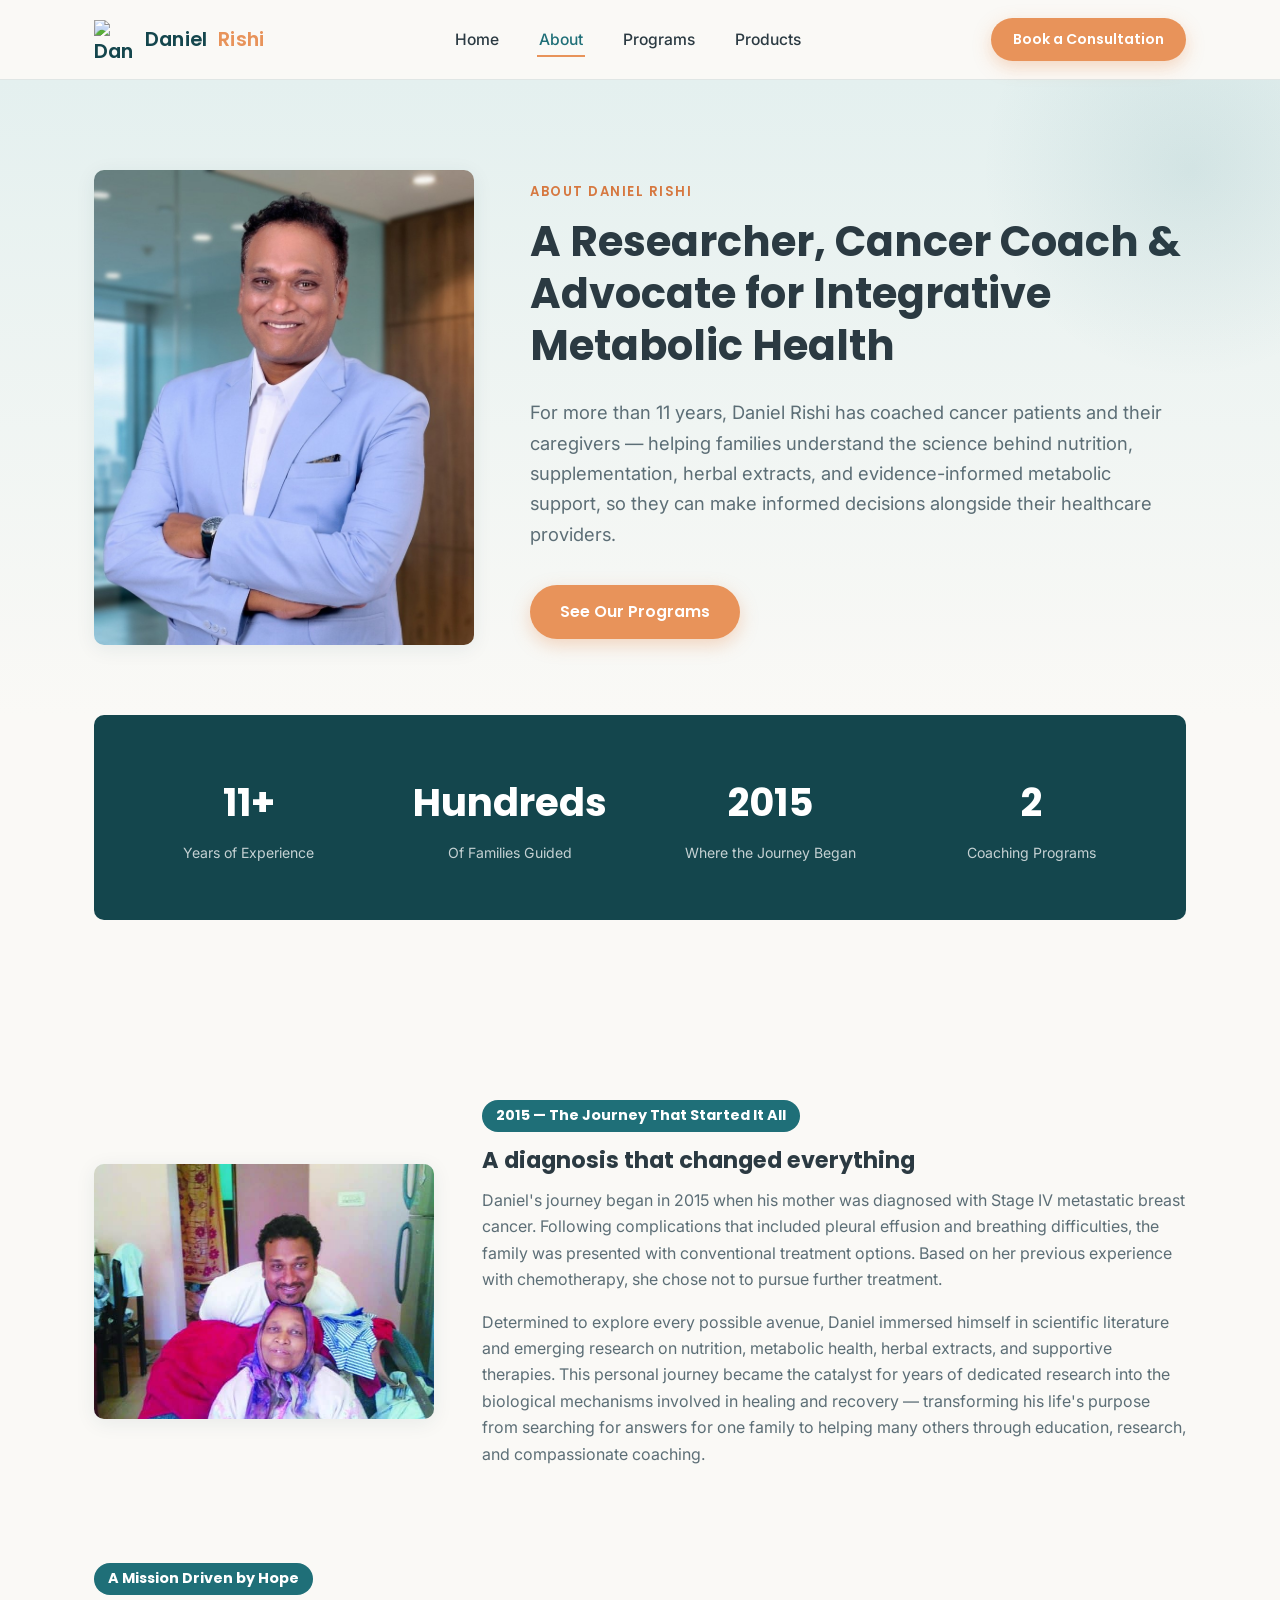
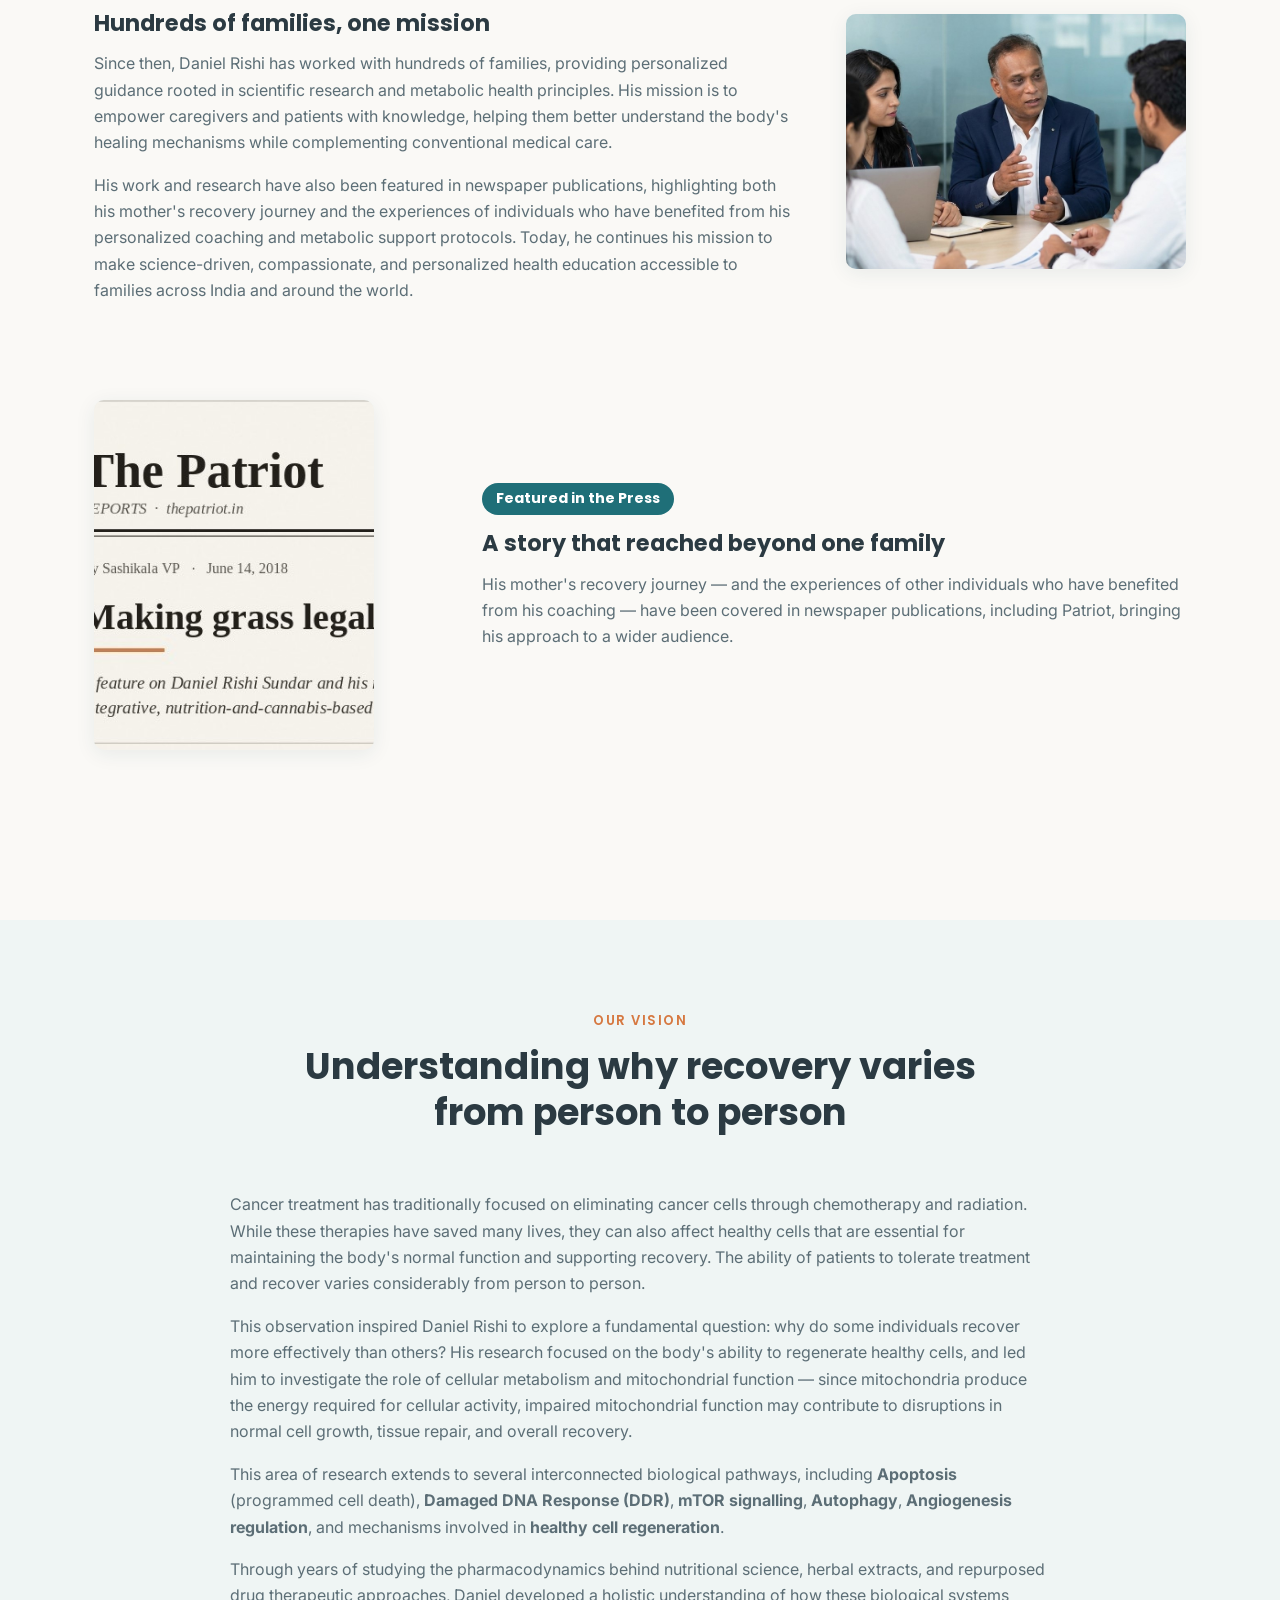
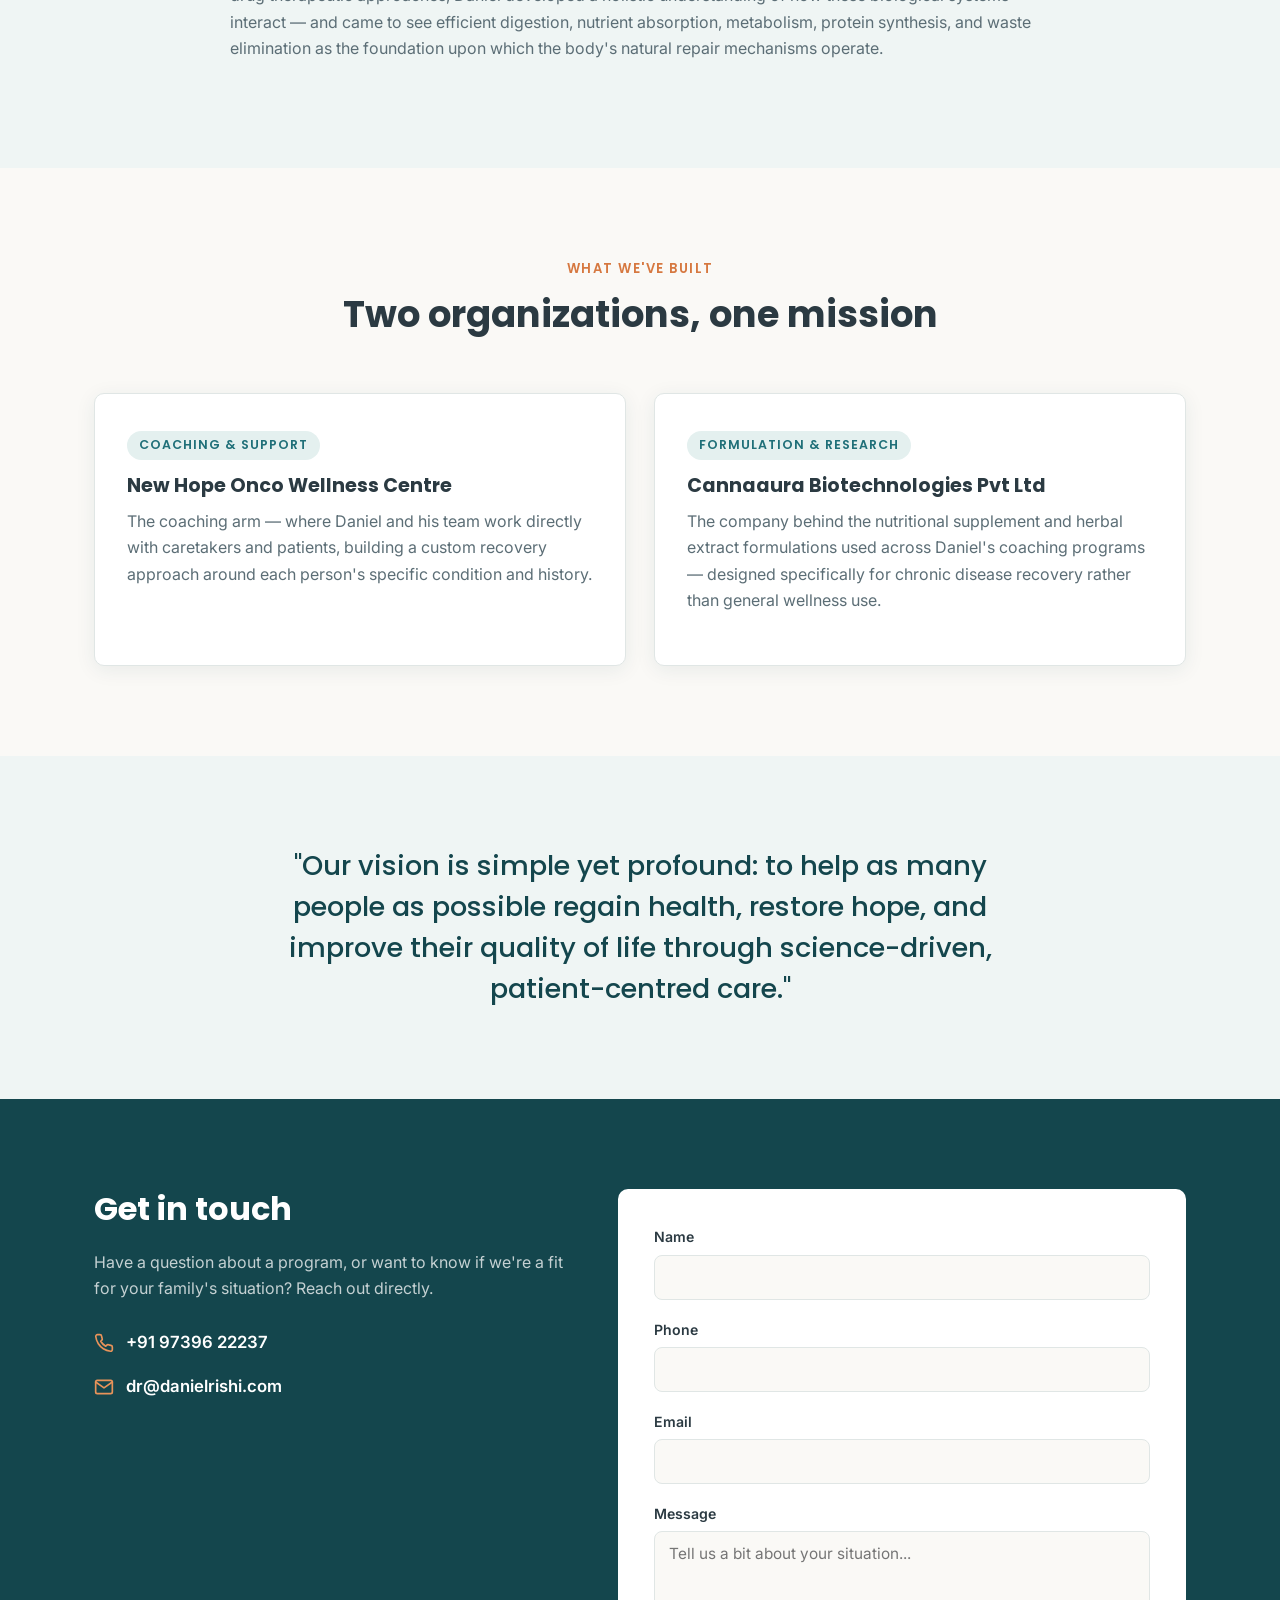
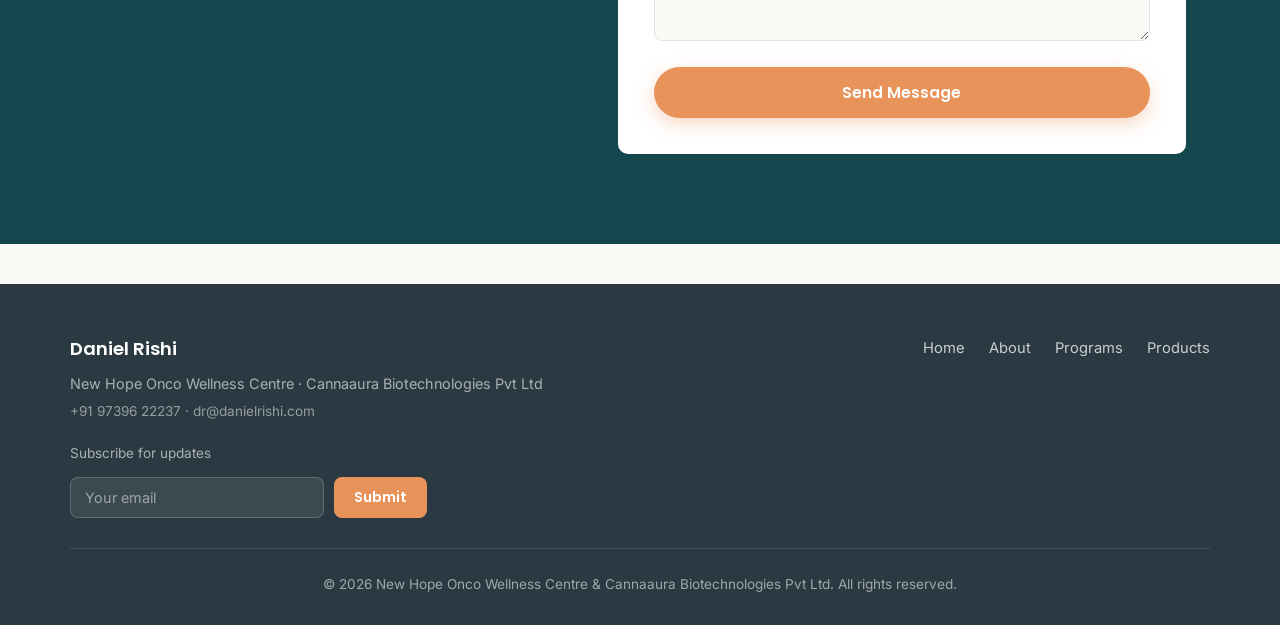
==== commit 6cdd0544: "Add files via upload" ====
--- a/about.html
+++ b/about.html
@@ -17,11 +17,7 @@
 <header class="site-header">
   <div class="nav-wrap">
     <a href="index.html" class="logo">
-      <svg class="logo-badge" viewBox="0 0 40 40" width="38" height="38" xmlns="http://www.w3.org/2000/svg" aria-hidden="true">
-        <defs><linearGradient id="g1" x1="0" y1="0" x2="1" y2="1"><stop offset="0" stop-color="#1F6F78"/><stop offset="1" stop-color="#E8935A"/></linearGradient></defs>
-        <rect width="40" height="40" rx="11" fill="url(#g1)"/>
-        <text x="20" y="27" font-family="Poppins, sans-serif" font-weight="700" font-size="16" fill="#fff" text-anchor="middle">DR</text>
-      </svg>
+      <img src="images/logo-icon.png" class="logo-mark" width="40" height="40" alt="Daniel Rishi logo">
       Daniel <span>Rishi</span>
     </a>
     <nav>
@@ -187,7 +183,7 @@
       </div>
       <div class="contact-form">
         <form id="contactForm">
-          <input type="hidden" name="access_key" value="YOUR_WEB3FORMS_ACCESS_KEY">
+          <input type="hidden" name="access_key" value="0347f1ab-234f-4ee7-a2c3-82b5cd04e753">
           <input type="hidden" name="subject" value="New contact request from danielrishi.com — About page">
           <input type="hidden" name="from_name" value="danielrishi.com website">
           <div class="form-row">
@@ -223,7 +219,7 @@
       <div class="newsletter">
         <p style="margin:0; font-size:0.85rem; color:rgba(255,255,255,0.6);">Subscribe for updates</p>
         <form class="newsletter-form" id="newsletterForm">
-          <input type="hidden" name="access_key" value="YOUR_WEB3FORMS_ACCESS_KEY">
+          <input type="hidden" name="access_key" value="0347f1ab-234f-4ee7-a2c3-82b5cd04e753">
           <input type="hidden" name="subject" value="New newsletter signup from danielrishi.com">
           <input type="email" name="email" placeholder="Your email" required>
           <button type="submit">Submit</button>
--- a/styles.css
+++ b/styles.css
@@ -104,6 +104,14 @@
   color: var(--color-accent);
 }
 
+.logo-mark {
+  width: 40px;
+  height: 40px;
+  flex-shrink: 0;
+  object-fit: contain;
+  display: block;
+}
+
 .logo-badge {
   width: 38px;
   height: 38px;
